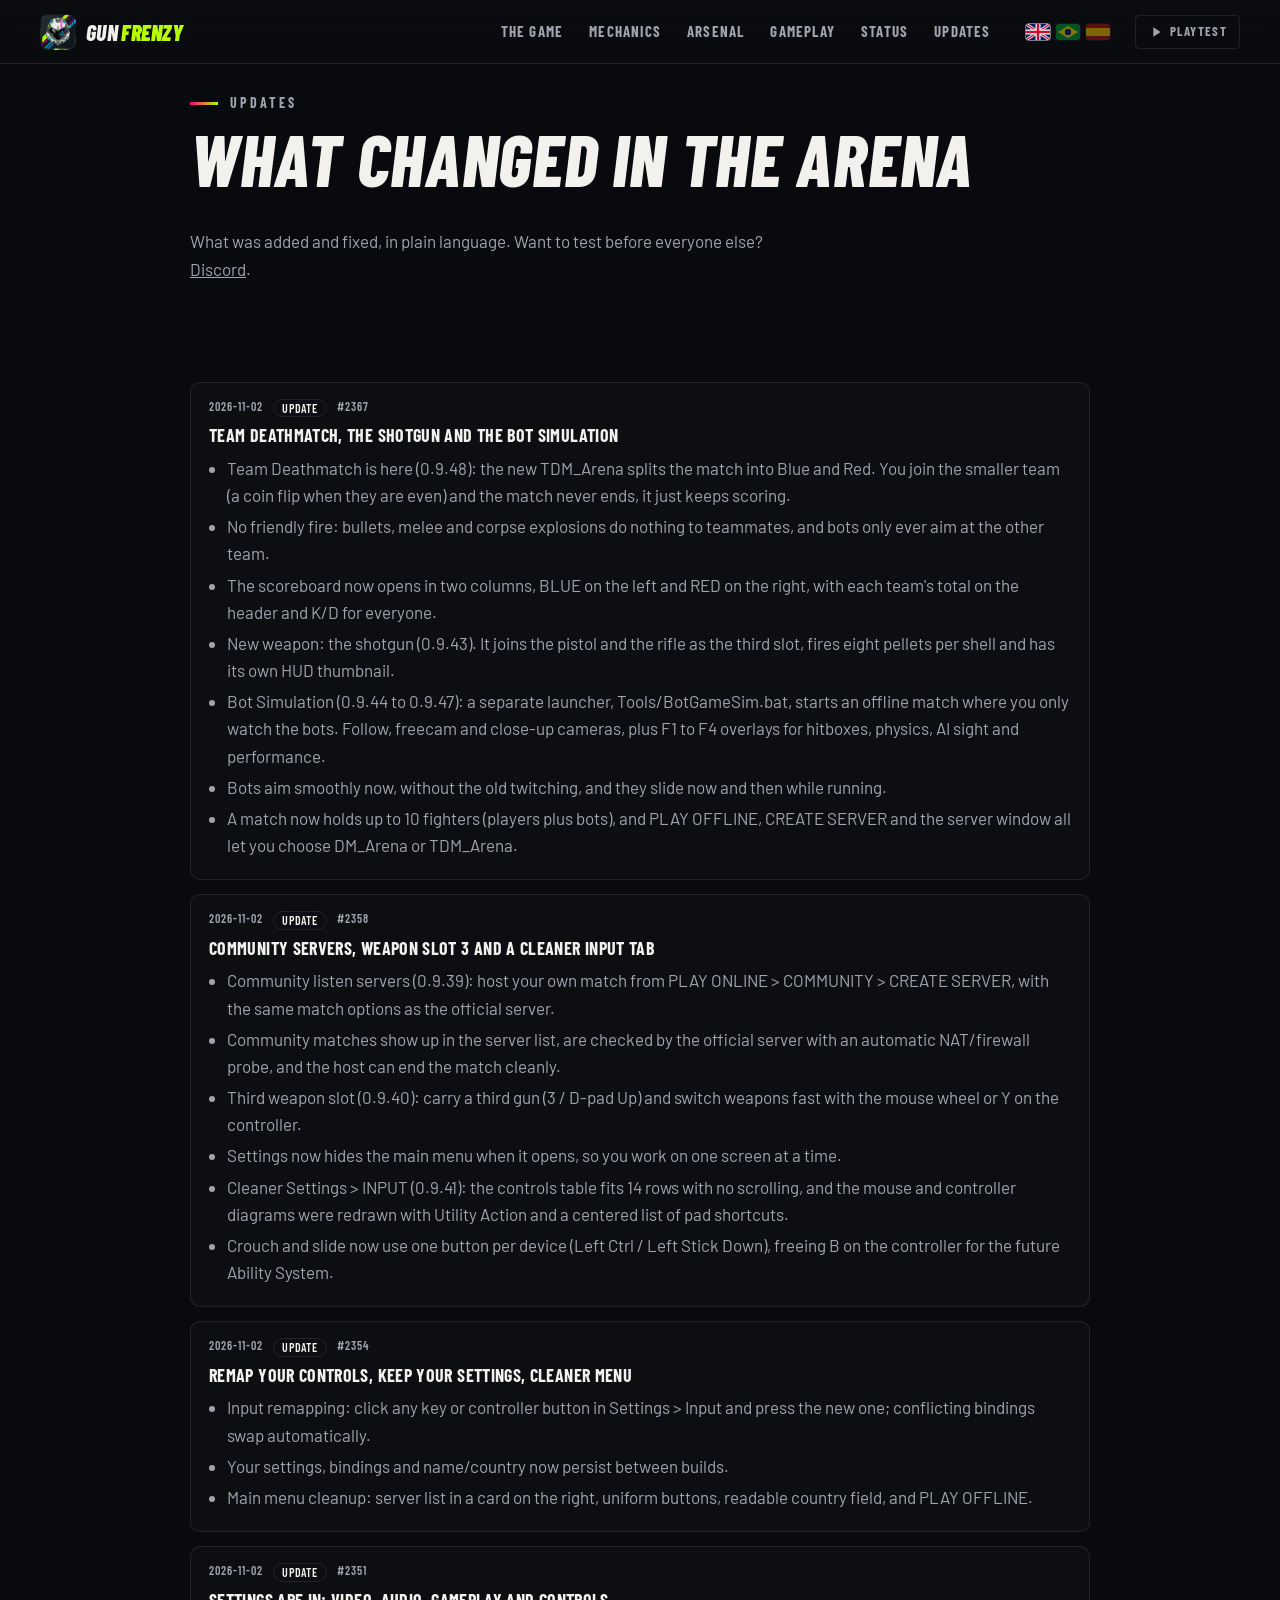
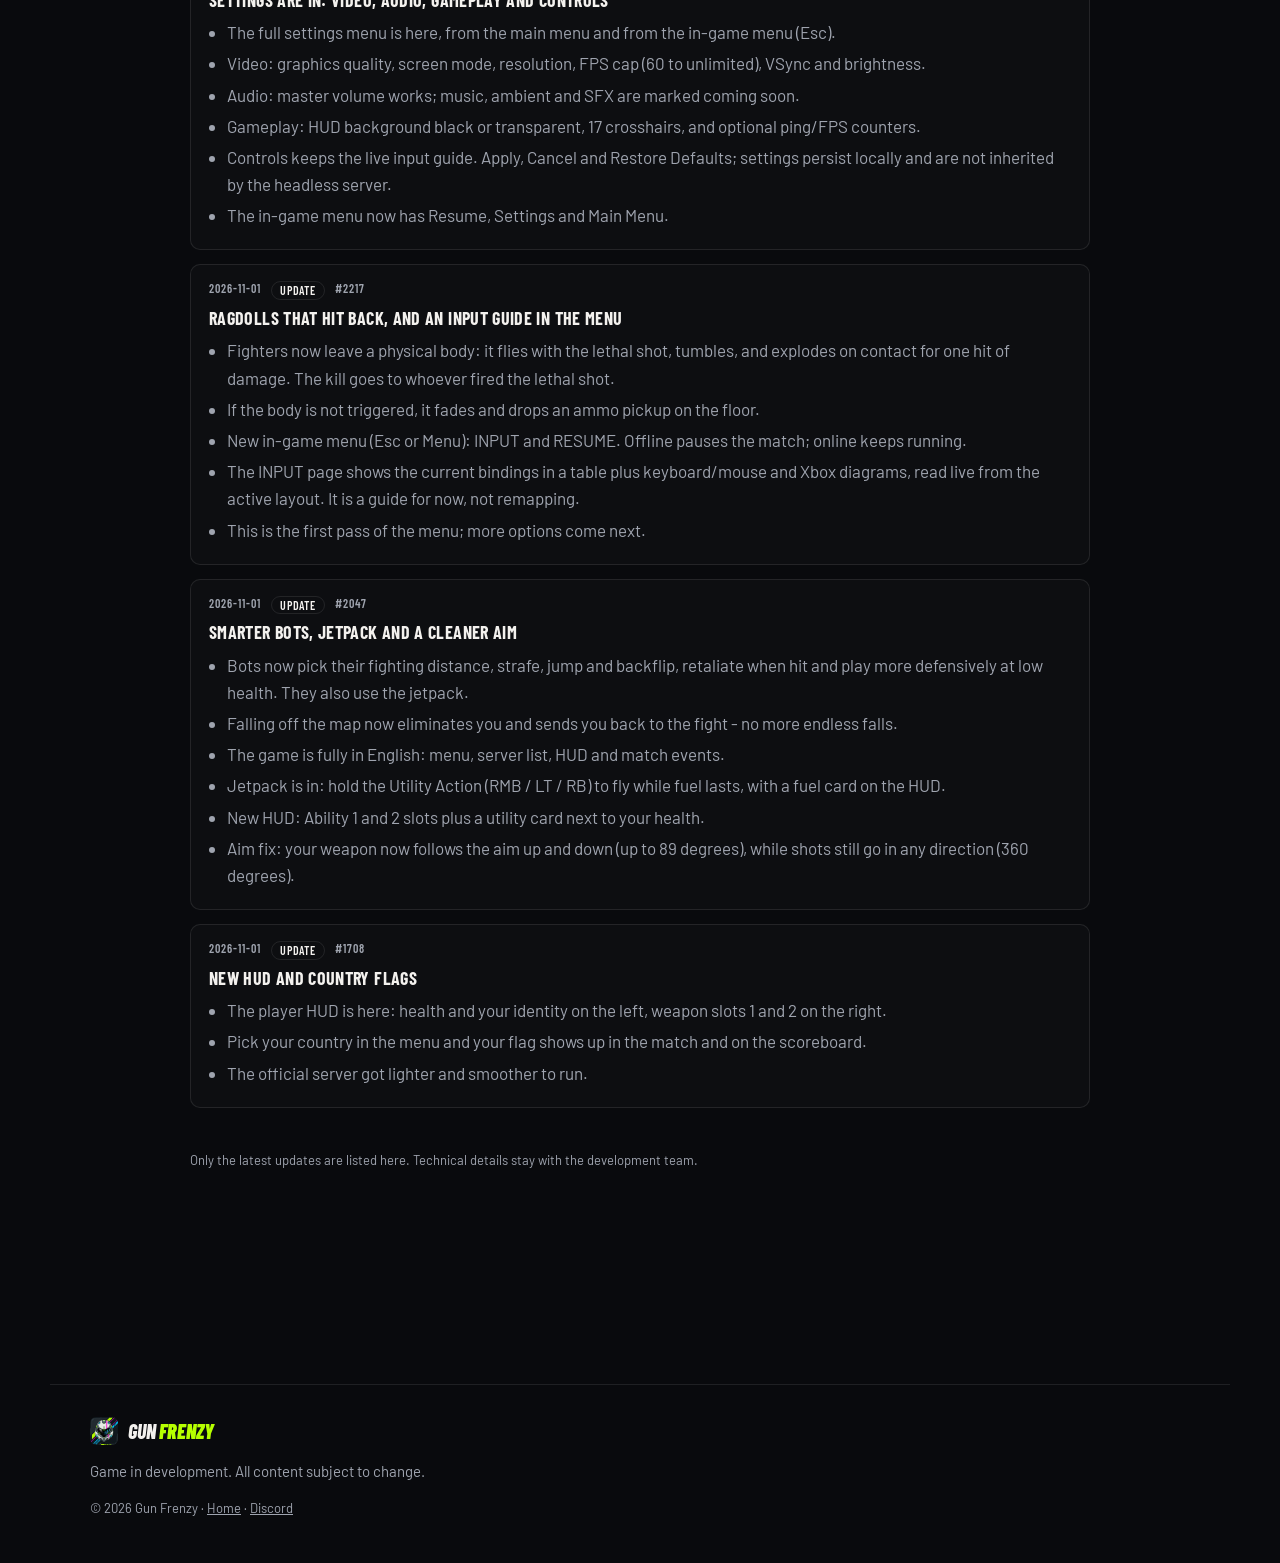
==== updates.html @ 7ddaf9b9 "art: upgrade key art to AAA 3D CGI 2K (2560x1440) resolution" ====
<!DOCTYPE html>
<html lang="en">
<head>
  <meta charset="utf-8">
  <meta name="viewport" content="width=device-width, initial-scale=1, viewport-fit=cover">
  <title data-i18n="up_title">Updates — Gun Frenzy</title>
  <meta name="description" content="Gun Frenzy updates: what was added and fixed, in plain language.">
  <meta name="theme-color" content="#0b0c0f">
  <link rel="icon" href="assets/favicon.png">
  <link rel="preconnect" href="https://fonts.googleapis.com">
  <link rel="preconnect" href="https://fonts.gstatic.com" crossorigin>
  <link href="https://fonts.googleapis.com/css2?family=Barlow+Condensed:ital,wght@0,600;0,700;1,700;1,800;1,900&family=Barlow:wght@400;500;600&display=swap" rel="stylesheet">
  <link rel="stylesheet" href="css/site.css?v=m2">
  <script src="js/i18n.js" defer></script>
</head>
<body>
<header class="nav" id="top">
  <a class="brand" href="index.html" aria-label="Gun Frenzy, home">
    <img src="assets/icon-192.png?v=m2" alt="" width="36" height="36">
    <span>GUN<b>FRENZY</b></span>
  </a>
  <nav class="nav-links" aria-label="Sections">
    <a href="index.html#game" data-i18n="nav_game">The game</a>
    <a href="index.html#mecanicas" data-i18n="nav_mech">Mechanics</a>
    <a href="index.html#arsenal" data-i18n="nav_arsenal">Arsenal</a>
    <a href="index.html#gameplay" data-i18n="nav_gameplay">Gameplay</a>
    <a href="index.html#status" data-i18n="nav_status">Status</a>
    <a href="updates.html" data-i18n="nav_updates">Updates</a>
  </nav>
  <div class="lang" role="group" aria-label="Language">
    <button type="button" class="lang-btn" data-lang="en" aria-pressed="true" title="English">
      <svg viewBox="0 0 24 16" aria-hidden="true"><rect width="24" height="16" fill="#012169"/><path d="M0 0l24 16M24 0L0 16" stroke="#fff" stroke-width="3"/><path d="M0 0l24 16M24 0L0 16" stroke="#C8102E" stroke-width="1.4"/><path d="M12 0v16M0 8h24" stroke="#fff" stroke-width="5"/><path d="M12 0v16M0 8h24" stroke="#C8102E" stroke-width="2.6"/></svg>
    </button>
    <button type="button" class="lang-btn" data-lang="pt" aria-pressed="false" title="Português (Brasil)">
      <svg viewBox="0 0 24 16" aria-hidden="true"><rect width="24" height="16" fill="#009B3A"/><path d="M12 2l10 6-10 6L2 8z" fill="#FEDF00"/><circle cx="12" cy="8" r="3.2" fill="#002776"/></svg>
    </button>
    <button type="button" class="lang-btn" data-lang="es" aria-pressed="false" title="Español">
      <svg viewBox="0 0 24 16" aria-hidden="true"><rect width="24" height="16" fill="#AA151B"/><rect y="4" width="24" height="8" fill="#F1BF00"/></svg>
    </button>
  </div>
  <a class="nav-dev" href="https://discord.gg/s9eRyuffNB" target="_blank" rel="noopener" title="Be a playtester on Discord">
    <svg viewBox="0 0 24 24" width="16" height="16" aria-hidden="true"><path fill="currentColor" d="M8 5v14l11-7L8 5Z"/></svg>
    <span data-i18n="nav_playtest">Playtest</span>
  </a>
</header>

<section class="upd-head">
  <p class="eyebrow" data-i18n="nav_updates">Updates</p>
  <h1 class="section-title" data-i18n="up_h1">What changed in the arena</h1>
  <p><span data-i18n="up_intro">What was added and fixed, in plain language. Want to test before everyone else?</span> <a href="https://discord.gg/s9eRyuffNB" target="_blank" rel="noopener">Discord</a>.</p>
</section>

<main class="upd-wrap">
  <div class="upd-list">
      <article class="upd-item">
        <div class="upd-meta"><span>2026-11-02</span><span class="upd-tag">update</span><span>#2367</span></div>
        <div data-lang-block="en">
          <h3>Team Deathmatch, the shotgun and the Bot Simulation</h3>
          <ul><li>Team Deathmatch is here (0.9.48): the new TDM_Arena splits the match into Blue and Red. You join the smaller team (a coin flip when they are even) and the match never ends, it just keeps scoring.</li><li>No friendly fire: bullets, melee and corpse explosions do nothing to teammates, and bots only ever aim at the other team.</li><li>The scoreboard now opens in two columns, BLUE on the left and RED on the right, with each team's total on the header and K/D for everyone.</li><li>New weapon: the shotgun (0.9.43). It joins the pistol and the rifle as the third slot, fires eight pellets per shell and has its own HUD thumbnail.</li><li>Bot Simulation (0.9.44 to 0.9.47): a separate launcher, Tools/BotGameSim.bat, starts an offline match where you only watch the bots. Follow, freecam and close-up cameras, plus F1 to F4 overlays for hitboxes, physics, AI sight and performance.</li><li>Bots aim smoothly now, without the old twitching, and they slide now and then while running.</li><li>A match now holds up to 10 fighters (players plus bots), and PLAY OFFLINE, CREATE SERVER and the server window all let you choose DM_Arena or TDM_Arena.</li></ul>
        </div>
        <div data-lang-block="pt" hidden>
          <h3>Team Deathmatch, a escopeta e a Bot Simulation</h3>
          <ul><li>Team Deathmatch chegou (0.9.48): a nova TDM_Arena divide a partida entre Blue e Red. Você entra no time menor (sorteio quando estão empatados) e a partida nunca acaba, só continua pontuando.</li><li>Sem fogo amigo: tiros, melee e explosão de cadáver não fazem nada nos colegas de time, e os bots só miram o time adversário.</li><li>O placar agora abre em duas colunas, BLUE à esquerda e RED à direita, com o total de cada time no cabeçalho e K/D de todo mundo.</li><li>Nova arma: a escopeta (0.9.43). Ela entra como terceiro slot, ao lado da pistola e do rifle, dispara oito bagos por cartucho e tem miniatura própria no HUD.</li><li>Bot Simulation (0.9.44 a 0.9.47): um launcher separado, Tools/BotGameSim.bat, abre uma partida offline em que você só assiste aos bots. Câmeras de seguir, freecam e close-up, mais overlays F1 a F4 de hitboxes, física, visão da IA e desempenho.</li><li>A mira dos bots ficou suave, sem a tremida de antes, e eles dão um slide de vez em quando enquanto correm.</li><li>A partida agora comporta até 10 combatentes (players + bots), e PLAY OFFLINE, CREATE SERVER e a janela do servidor deixam você escolher DM_Arena ou TDM_Arena.</li></ul>
        </div>
        <div data-lang-block="es" hidden>
          <h3>Team Deathmatch, la escopeta y la Bot Simulation</h3>
          <ul><li>Llegó Team Deathmatch (0.9.48): la nueva TDM_Arena divide la partida entre Blue y Red. Entras al equipo con menos gente (sorteo si están empatados) y la partida nunca termina, solo sigue sumando.</li><li>Sin fuego amigo: disparos, melee y la explosión del cadáver no hacen nada a los compañeros, y los bots solo apuntan al equipo rival.</li><li>El marcador ahora se abre en dos columnas, BLUE a la izquierda y RED a la derecha, con el total de cada equipo en el encabezado y K/D de todos.</li><li>Nueva arma: la escopeta (0.9.43). Entra como tercera ranura, junto a la pistola y el rifle, dispara ocho perdigones por cartucho y tiene su miniatura en el HUD.</li><li>Bot Simulation (0.9.44 a 0.9.47): un lanzador aparte, Tools/BotGameSim.bat, abre una partida offline donde solo miras a los bots. Cámaras de seguimiento, freecam y close-up, más overlays F1 a F4 de hitboxes, física, visión de la IA y rendimiento.</li><li>La puntería de los bots es más suave, sin el temblor de antes, y de vez en cuando hacen un slide mientras corren.</li><li>La partida ahora admite hasta 10 combatientes (jugadores + bots), y PLAY OFFLINE, CREATE SERVER y la ventana del servidor te dejan elegir DM_Arena o TDM_Arena.</li></ul>
        </div>
      </article>
      <article class="upd-item">
        <div class="upd-meta"><span>2026-11-02</span><span class="upd-tag">update</span><span>#2358</span></div>
        <div data-lang-block="en">
          <h3>Community servers, weapon slot 3 and a cleaner INPUT tab</h3>
          <ul><li>Community listen servers (0.9.39): host your own match from PLAY ONLINE &gt; COMMUNITY &gt; CREATE SERVER, with the same match options as the official server.</li><li>Community matches show up in the server list, are checked by the official server with an automatic NAT/firewall probe, and the host can end the match cleanly.</li><li>Third weapon slot (0.9.40): carry a third gun (3 / D-pad Up) and switch weapons fast with the mouse wheel or Y on the controller.</li><li>Settings now hides the main menu when it opens, so you work on one screen at a time.</li><li>Cleaner Settings &gt; INPUT (0.9.41): the controls table fits 14 rows with no scrolling, and the mouse and controller diagrams were redrawn with Utility Action and a centered list of pad shortcuts.</li><li>Crouch and slide now use one button per device (Left Ctrl / Left Stick Down), freeing B on the controller for the future Ability System.</li></ul>
        </div>
        <div data-lang-block="pt" hidden>
          <h3>Servidores da comunidade, slot 3 de arma e aba INPUT mais limpa</h3>
          <ul><li>Listen servers da comunidade (0.9.39): hospede sua partida em PLAY ONLINE &gt; COMMUNITY &gt; CREATE SERVER, com as mesmas opções de partida do servidor oficial.</li><li>As partidas da comunidade aparecem na lista de servidores, são verificadas pelo servidor oficial com sonda automática de NAT/firewall, e o host encerra a partida de forma limpa.</li><li>Terceiro slot de arma (0.9.40): carregue uma terceira arma (3 / D-pad Up) e troque rápido pela roda do mouse ou pelo Y do controle.</li><li>Ao abrir, o SETTINGS agora esconde o menu principal, para você mexer em uma tela por vez.</li><li>Settings &gt; INPUT mais limpa (0.9.41): a tabela de controles cabe em 14 linhas sem rolagem, e os diagramas de mouse e controle foram refeitos com Utility Action e a lista de atalhos do pad centralizada.</li><li>Crouch e slide agora usam um botão por dispositivo (Left Ctrl / Left Stick Down), liberando o B do controle para o futuro Ability System.</li></ul>
        </div>
        <div data-lang-block="es" hidden>
          <h3>Servidores de la comunidad, ranura 3 de arma y pestaña INPUT más limpia</h3>
          <ul><li>Servidores listen de la comunidad (0.9.39): aloja tu partida en PLAY ONLINE &gt; COMMUNITY &gt; CREATE SERVER, con las mismas opciones de partida que el servidor oficial.</li><li>Las partidas de la comunidad aparecen en la lista de servidores, las comprueba el servidor oficial con una sonda automática de NAT/firewall, y el host cierra la partida limpiamente.</li><li>Tercera ranura de arma (0.9.40): lleva una tercera arma (3 / D-pad Up) y cambia rápido con la rueda del ratón o con Y en el mando.</li><li>Al abrirse, SETTINGS ahora oculta el menú principal, para trabajar en una pantalla a la vez.</li><li>Settings &gt; INPUT más limpia (0.9.41): la tabla de controles cabe en 14 filas sin desplazamiento, y los diagramas de ratón y mando se rehicieron con Utility Action y la lista de atajos del mando centrada.</li><li>Crouch y slide ahora usan un botón por dispositivo (Left Ctrl / Left Stick Down), liberando B en el mando para el futuro Ability System.</li></ul>
        </div>
      </article>
      <article class="upd-item">
        <div class="upd-meta"><span>2026-11-02</span><span class="upd-tag">update</span><span>#2354</span></div>
        <div data-lang-block="en">
          <h3>Remap your controls, keep your settings, cleaner menu</h3>
          <ul><li>Input remapping: click any key or controller button in Settings &gt; Input and press the new one; conflicting bindings swap automatically.</li><li>Your settings, bindings and name/country now persist between builds.</li><li>Main menu cleanup: server list in a card on the right, uniform buttons, readable country field, and PLAY OFFLINE.</li></ul>
        </div>
        <div data-lang-block="pt" hidden>
          <h3>Remapeie os controles, mantenha suas configurações, menu mais limpo</h3>
          <ul><li>Remapeamento de input: clique em qualquer tecla ou botão do controle em Settings &gt; Input e pressione o novo; bindings em conflito trocam automaticamente.</li><li>Suas configurações, bindings e nome/país agora persistem entre builds.</li><li>Menu principal mais limpo: lista de servidores num card à direita, botões padronizados, campo de país legível e PLAY OFFLINE.</li></ul>
        </div>
        <div data-lang-block="es" hidden>
          <h3>Remapea tus controles, conserva tus ajustes, menú más limpio</h3>
          <ul><li>Remapeo de input: haz clic en cualquier tecla o botón del mando en Settings &gt; Input y pulsa el nuevo; los bindings en conflicto se intercambian automáticamente.</li><li>Tus ajustes, bindings y nombre/país ahora persisten entre builds.</li><li>Menú principal más limpio: lista de servidores en una tarjeta a la derecha, botones uniformes, campo de país legible y PLAY OFFLINE.</li></ul>
        </div>
      </article>
      <article class="upd-item">
        <div class="upd-meta"><span>2026-11-02</span><span class="upd-tag">update</span><span>#2351</span></div>
        <div data-lang-block="en">
          <h3>Settings are in: video, audio, gameplay and controls</h3>
          <ul><li>The full settings menu is here, from the main menu and from the in-game menu (Esc).</li><li>Video: graphics quality, screen mode, resolution, FPS cap (60 to unlimited), VSync and brightness.</li><li>Audio: master volume works; music, ambient and SFX are marked coming soon.</li><li>Gameplay: HUD background black or transparent, 17 crosshairs, and optional ping/FPS counters.</li><li>Controls keeps the live input guide. Apply, Cancel and Restore Defaults; settings persist locally and are not inherited by the headless server.</li><li>The in-game menu now has Resume, Settings and Main Menu.</li></ul>
        </div>
        <div data-lang-block="pt" hidden>
          <h3>Configurações chegaram: vídeo, áudio, gameplay e controles</h3>
          <ul><li>O menu de configurações completo chegou, no menu principal e no menu em jogo (Esc).</li><li>Vídeo: qualidade gráfica, modo de tela, resolução, limite de FPS (60 até ilimitado), VSync e brilho.</li><li>Áudio: volume Master funciona; música, ambiente e SFX estão marcados como em breve.</li><li>Gameplay: fundo do HUD preto ou transparente, 17 miras e contadores de ping/FPS opcionais.</li><li>Controls mantém o guia de input ao vivo. Aplicar, Cancelar e Restaurar padrões; as configurações ficam salvas localmente e não são herdadas pelo servidor headless.</li><li>O menu em jogo agora tem Resume, Settings e Main Menu.</li></ul>
        </div>
        <div data-lang-block="es" hidden>
          <h3>Llegaron los ajustes: vídeo, audio, gameplay y controles</h3>
          <ul><li>Llegó el menú de ajustes completo, desde el menú principal y desde el menú en partida (Esc).</li><li>Vídeo: calidad gráfica, modo de pantalla, resolución, límite de FPS (60 hasta ilimitado), VSync y brillo.</li><li>Audio: el volumen Master funciona; música, ambiente y SFX están marcados como próximamente.</li><li>Gameplay: fondo del HUD negro o transparente, 17 miras y contadores de ping/FPS opcionales.</li><li>Controls mantiene la guía de input en vivo. Aplicar, Cancelar y Restaurar valores; los ajustes se guardan localmente y no los hereda el servidor headless.</li><li>El menú en partida ahora tiene Resume, Settings y Main Menu.</li></ul>
        </div>
      </article>
      <article class="upd-item">
        <div class="upd-meta"><span>2026-11-01</span><span class="upd-tag">update</span><span>#2217</span></div>
        <div data-lang-block="en">
          <h3>Ragdolls that hit back, and an input guide in the menu</h3>
          <ul><li>Fighters now leave a physical body: it flies with the lethal shot, tumbles, and explodes on contact for one hit of damage. The kill goes to whoever fired the lethal shot.</li><li>If the body is not triggered, it fades and drops an ammo pickup on the floor.</li><li>New in-game menu (Esc or Menu): INPUT and RESUME. Offline pauses the match; online keeps running.</li><li>The INPUT page shows the current bindings in a table plus keyboard/mouse and Xbox diagrams, read live from the active layout. It is a guide for now, not remapping.</li><li>This is the first pass of the menu; more options come next.</li></ul>
        </div>
        <div data-lang-block="pt" hidden>
          <h3>Ragdolls que revidam e um guia de input no menu</h3>
          <ul><li>Os lutadores agora deixam um corpo físico: ele voa com o tiro letal, tomba e explode no contato causando um dano. O abate vai para quem deu o tiro letal.</li><li>Se o corpo não for acionado, ele some e deixa um pickup de munição no chão.</li><li>Novo menu em jogo (Esc ou Menu): INPUT e RESUME. Offline pausa a partida; online continua rodando.</li><li>A página INPUT mostra os bindings atuais em uma tabela e diagramas de teclado/mouse e Xbox, lidos do layout ativo. Por enquanto é um guia, não remapping.</li><li>Esta é a primeira versão do menu; mais opções vêm depois.</li></ul>
        </div>
        <div data-lang-block="es" hidden>
          <h3>Ragdolls que contraatacan y una guía de input en el menú</h3>
          <ul><li>Los luchadores ahora dejan un cuerpo físico: vuela con el disparo letal, cae y explota al contacto causando un daño. La baja es para quien dio el disparo letal.</li><li>Si el cuerpo no se activa, se desvanece y deja un pickup de munición en el suelo.</li><li>Nuevo menú en partida (Esc o Menu): INPUT y RESUME. Offline pausa la partida; online sigue corriendo.</li><li>La página INPUT muestra los bindings actuales en una tabla y diagramas de teclado/ratón y Xbox, leídos del layout activo. Por ahora es una guía, no remapping.</li><li>Esta es la primera versión del menú; más opciones vienen después.</li></ul>
        </div>
      </article>
      <article class="upd-item">
        <div class="upd-meta"><span>2026-11-01</span><span class="upd-tag">update</span><span>#2047</span></div>
        <div data-lang-block="en">
          <h3>Smarter bots, jetpack and a cleaner aim</h3>
          <ul><li>Bots now pick their fighting distance, strafe, jump and backflip, retaliate when hit and play more defensively at low health. They also use the jetpack.</li><li>Falling off the map now eliminates you and sends you back to the fight - no more endless falls.</li><li>The game is fully in English: menu, server list, HUD and match events.</li><li>Jetpack is in: hold the Utility Action (RMB / LT / RB) to fly while fuel lasts, with a fuel card on the HUD.</li><li>New HUD: Ability 1 and 2 slots plus a utility card next to your health.</li><li>Aim fix: your weapon now follows the aim up and down (up to 89 degrees), while shots still go in any direction (360 degrees).</li></ul>
        </div>
        <div data-lang-block="pt" hidden>
          <h3>Bots mais espertos, jetpack e mira mais limpa</h3>
          <ul><li>Os bots agora escolhem a distância de combate, fazem strafe, pulam e dão backflip, revidam quando levam dano e se defendem melhor com pouca vida. Também usam o jetpack.</li><li>Cair do mapa agora elimina e devolve você à partida - chega de queda sem fim.</li><li>O jogo está todo em inglês: menu, lista de servidores, HUD e eventos da partida.</li><li>O jetpack chegou: segure a Utility Action (RMB / LT / RB) para voar enquanto houver combustível, com um card de combustível no HUD.</li><li>HUD novo: slots Ability 1 e 2 e um card de utilitário ao lado da vida.</li><li>Correção da mira: a arma agora acompanha a mira para cima e para baixo (até 89 graus), e o tiro continua em qualquer direção (360 graus).</li></ul>
        </div>
        <div data-lang-block="es" hidden>
          <h3>Bots más listos, jetpack y una mira más limpia</h3>
          <ul><li>Los bots ahora eligen la distancia de combate, hacen strafe, saltan y hacen backflip, contraatacan cuando reciben daño y se defienden mejor con poca vida. También usan el jetpack.</li><li>Caer del mapa ahora te elimina y te devuelve a la partida: se acabaron las caídas sin fin.</li><li>El juego está completamente en inglés: menú, lista de servidores, HUD y eventos de la partida.</li><li>Llegó el jetpack: mantén la Utility Action (RMB / LT / RB) para volar mientras quede combustible, con una tarjeta de combustible en el HUD.</li><li>HUD nuevo: ranuras Ability 1 y 2 y una tarjeta de utilidad junto a la vida.</li><li>Corrección de la mira: el arma ahora sigue la mira hacia arriba y hacia abajo (hasta 89 grados), y el disparo sigue en cualquier dirección (360 grados).</li></ul>
        </div>
      </article>
      <article class="upd-item">
        <div class="upd-meta"><span>2026-11-01</span><span class="upd-tag">update</span><span>#1708</span></div>
        <div data-lang-block="en">
          <h3>New HUD and country flags</h3>
          <ul><li>The player HUD is here: health and your identity on the left, weapon slots 1 and 2 on the right.</li><li>Pick your country in the menu and your flag shows up in the match and on the scoreboard.</li><li>The official server got lighter and smoother to run.</li></ul>
        </div>
        <div data-lang-block="pt" hidden>
          <h3>Novo HUD e bandeiras de país</h3>
          <ul><li>O HUD do jogador chegou: vida e sua identidade à esquerda, slots de arma 1 e 2 à direita.</li><li>Escolha seu país no menu e sua bandeira aparece na partida e no placar.</li><li>O servidor oficial ficou mais leve e estável.</li></ul>
        </div>
        <div data-lang-block="es" hidden>
          <h3>Nuevo HUD y banderas de país</h3>
          <ul><li>Llegó el HUD del jugador: vida e identidad a la izquierda, slots de arma 1 y 2 a la derecha.</li><li>Elige tu país en el menú y tu bandera aparece en la partida y en el marcador.</li><li>El servidor oficial quedó más ligero y estable.</li></ul>
        </div>
      </article></div>
  <p class="upd-note" data-i18n="up_note">Only the latest updates are listed here. Technical details stay with the development team.</p>
</main>

<footer class="footer">
  <div class="footer-brand"><img src="assets/icon-192.png?v=m2" alt="" width="28" height="28"><span>GUN<b>FRENZY</b></span></div>
  <p data-i18n="foot_note">Game in development. All content subject to change.</p>
  <p class="small"><span data-i18n="foot_rights">© 2026 Gun Frenzy</span> · <a href="index.html" data-i18n="up_back">Home</a> · <a href="https://discord.gg/s9eRyuffNB" target="_blank" rel="noopener" data-i18n="foot_discord">Discord</a></p>
</footer>
</body>
</html>
---- css/site.css ----
/* Gun Frenzy — landing page. Identity: graphite, acid lime, hot magenta, electric cyan (Marathon aesthetic). */
:root {
  --bg: #090a0d;
  --bg-2: #0f1218;
  --panel: #141720;
  --line: rgba(255, 255, 255, .09);
  --text: #f3f1ee;
  --muted: #9fa4af;
  --neon-lime: #b6ff00;
  --neon-pink: #ff007a;
  --neon-cyan: #00e5ff;
  --fire: #b6ff00;
  --fire-2: #ff007a;
  --grad: linear-gradient(100deg, #ff007a 0%, #b6ff00 100%);
  --display: "Barlow Condensed", "Avenir Next Condensed", "Roboto Condensed", sans-serif-condensed, "Arial Narrow", "DejaVu Sans Condensed", sans-serif;
  --body: "Barlow", system-ui, -apple-system, "Segoe UI", sans-serif;
  --cut: 14px;
  --max: 1180px;
  --gutter: clamp(16px, 4vw, 40px);
}

* { box-sizing: border-box; }
html { overflow-x: clip; scroll-behavior: smooth; -webkit-text-size-adjust: 100%; }
body {
  margin: 0; background: var(--bg); color: var(--text);
  font: 400 17px/1.6 var(--body); overflow-x: hidden;
}
img { max-width: 100%; display: block; }
a { color: inherit; }
h1, h2, h3 { overflow-wrap: break-word; hyphens: auto; font-family: var(--display); font-style: italic; font-weight: 800; text-transform: uppercase; letter-spacing: .01em; line-height: .95; margin: 0; }
p { margin: 0 0 1em; }
:focus-visible { outline: 2px solid var(--fire-2); outline-offset: 3px; }

/* ---------- NAV ---------- */
.nav {
  position: fixed; inset: 0 0 auto 0; z-index: 20; height: 64px;
  display: flex; align-items: center; gap: 24px; padding: 0 var(--gutter);
  padding-top: env(safe-area-inset-top);
  background: linear-gradient(to bottom, rgba(11, 12, 15, .92), rgba(11, 12, 15, .6));
  backdrop-filter: blur(10px); -webkit-backdrop-filter: blur(10px);
  border-bottom: 1px solid var(--line);
}
.brand { display: flex; align-items: center; gap: 10px; text-decoration: none; font: italic 800 22px/1 var(--display); letter-spacing: .02em; }
.brand img { border-radius: 8px; }
.brand b, .footer-brand b { color: var(--fire); font-weight: 900; margin-left: 3px; }
.nav-links { display: flex; gap: 26px; margin-left: auto; }
.nav-links a { text-decoration: none; font: 700 15px/1 var(--display); text-transform: uppercase; letter-spacing: .08em; color: var(--muted); transition: color .2s; }
.nav-links a:hover { color: var(--text); }
.nav-dev { display: flex; align-items: center; gap: 6px; text-decoration: none; color: var(--muted); font: 700 13px/1 var(--display); text-transform: uppercase; letter-spacing: .1em; padding: 8px 12px; border: 1px solid var(--line); border-radius: 4px; }
.nav-dev:hover { color: var(--text); border-color: rgba(255, 255, 255, .25); }

/* ---------- HERO ---------- */
.hero { position: relative; min-height: min(100svh, 860px); display: flex; align-items: flex-end; padding: 0 var(--gutter) clamp(48px, 9vh, 96px); overflow: hidden; }
.hero-art { position: absolute; inset: 0; }
.hero-art img { width: 100%; height: 100%; object-fit: cover; object-position: 70% 30%; }
.hero-shade { position: absolute; inset: 0; background:
  linear-gradient(90deg, rgba(11, 12, 15, .95) 0%, rgba(11, 12, 15, .75) 32%, rgba(11, 12, 15, .1) 65%),
  linear-gradient(0deg, var(--bg) 0%, rgba(11, 12, 15, 0) 35%); }
.hero-copy { position: relative; max-width: 620px; width: 100%; margin: 0 auto 0 max(0px, calc((100vw - var(--max)) / 2 - var(--gutter))); }
.kicker { display: inline-flex; align-items: center; gap: 10px; font: 700 14px/1 var(--display); letter-spacing: .16em; text-transform: uppercase; color: var(--fire-2); padding: 8px 14px; background: rgba(182, 255, 0, .10); border-left: 3px solid var(--neon-lime); color: var(--neon-lime); }
.dot { width: 8px; height: 8px; border-radius: 50%; background: var(--fire); box-shadow: 0 0 0 0 rgba(255, 0, 122, .7); animation: pulse 2s infinite; }
@keyframes pulse { 70% { box-shadow: 0 0 0 10px rgba(255, 0, 122, 0); } 100% { box-shadow: 0 0 0 0 rgba(255, 75, 31, 0); } }
.hero h1 { font-size: clamp(48px, 6vw, 88px); margin: 22px 0 18px; }
.hero h1 em { font-style: italic; background: var(--grad); -webkit-background-clip: text; background-clip: text; color: transparent; padding-right: .08em; }
.lede { font-size: clamp(17px, 1.6vw, 20px); color: #d6d4d1; max-width: 520px; }
.cta { display: flex; flex-wrap: wrap; gap: 14px; margin-top: 28px; }
.btn { display: inline-flex; align-items: center; justify-content: center; min-height: 52px; padding: 0 28px; text-decoration: none; font: italic 800 19px/1 var(--display); text-transform: uppercase; letter-spacing: .06em; clip-path: polygon(var(--cut) 0, 100% 0, calc(100% - var(--cut)) 100%, 0 100%); transition: transform .15s, filter .15s; }
.btn:hover { transform: translateY(-2px); filter: brightness(1.08); }
.btn-primary { background: var(--grad); color: #090a0d; font-weight: 900; }
.btn-ghost { background: rgba(255, 255, 255, .08); color: var(--text); box-shadow: inset 0 0 0 1px rgba(255, 255, 255, .2); }

/* ---------- SECTIONS ---------- */
section { scroll-margin-top: 72px; }
.pillars, .about, .mechanics, .arsenal, .gameplay, .status { max-width: var(--max); margin: 0 auto; padding: clamp(56px, 9vw, 110px) var(--gutter) 0; }
.eyebrow { font: 700 14px/1 var(--display); letter-spacing: .22em; text-transform: uppercase; color: var(--fire); margin-bottom: 14px; display: flex; align-items: center; gap: 12px; }
.eyebrow::before { content: ""; width: 28px; height: 3px; background: var(--grad); }
.section-title { font-size: clamp(34px, 6vw, 72px); margin-bottom: 36px; }

.pillars { display: grid; grid-template-columns: repeat(3, 1fr); gap: 2px; padding-top: 24px; }
.pillars article { background: var(--panel); padding: 30px 28px 26px; position: relative; overflow: hidden; }
.pillars article::after { content: ""; position: absolute; left: 0; top: 0; height: 3px; width: 100%; background: var(--grad); transform: scaleX(.18); transform-origin: left; transition: transform .4s; }
.pillars article:hover::after { transform: scaleX(1); }
.num { font: italic 900 46px/1 var(--display); color: transparent; -webkit-text-stroke: 1px rgba(255, 255, 255, .25); }
.pillars h2 { font-size: 32px; margin: 10px 0 12px; }
.pillars p { color: var(--muted); margin: 0; }

.about { display: grid; grid-template-columns: 1.3fr 1fr; gap: clamp(32px, 6vw, 80px); align-items: center; }
.about-text p { color: #cfcdca; }
.about-text strong { color: var(--text); }
.facts { list-style: none; padding: 0; margin: 28px 0 0; display: grid; grid-template-columns: 1fr 1fr; gap: 2px; }
.facts li { background: var(--panel); padding: 14px 16px; }
.facts b { display: block; font: 700 12px/1 var(--display); letter-spacing: .18em; text-transform: uppercase; color: var(--muted); margin-bottom: 6px; }
.facts span { font-weight: 600; }
.about-card { position: relative; clip-path: polygon(0 0, 100% 0, 100% calc(100% - 40px), calc(100% - 40px) 100%, 0 100%); }
.about-card::after { content: ""; position: absolute; inset: 0; box-shadow: inset 0 0 0 1px rgba(255, 255, 255, .12); pointer-events: none; }

.grid { display: grid; grid-template-columns: repeat(4, 1fr); gap: 2px; }
.card { background: var(--panel); padding: 26px 22px; transition: background .2s; }
.card:hover { background: #1d2028; }
.card svg { width: 34px; height: 34px; fill: var(--fire); margin-bottom: 18px; }
.card h3 { font-size: 24px; margin-bottom: 10px; }
.card p { color: var(--muted); font-size: 15.5px; margin: 0; }

.weapons { display: grid; grid-template-columns: repeat(4, minmax(0, 1fr)); gap: 18px; }
.weapon { background: linear-gradient(160deg, #1b1e25, #121419); padding: 28px; clip-path: polygon(0 0, calc(100% - 26px) 0, 100% 26px, 100% 100%, 0 100%); position: relative; }
.weapon header { margin-bottom: 14px; }
.weapon h3 { font-size: 44px; }
.weapon p { color: var(--muted); }
.tag { display: inline-block; font: 700 12px/1 var(--display); letter-spacing: .18em; text-transform: uppercase; color: #160700; background: var(--grad); padding: 6px 10px; margin-bottom: 12px; }
.weapon-soon { background: repeating-linear-gradient(135deg, #14161b 0 14px, #171a20 14px 28px); }
.weapon-soon .tag { background: rgba(255, 255, 255, .12); color: var(--text); }
.bars { margin: 18px 0 0; display: grid; gap: 12px; }
.bars div { display: grid; grid-template-columns: 120px 1fr; align-items: center; gap: 12px; }
.bars dt { font: 600 14px/1 var(--display); letter-spacing: .1em; text-transform: uppercase; color: var(--muted); }
.bars dd { margin: 0; height: 6px; background: rgba(255, 255, 255, .08); transform: skewX(-20deg); }
.bars i { display: block; height: 100%; width: 0; background: var(--grad); transition: width 1s cubic-bezier(.2, .8, .2, 1); }
.bars.on i[data-v="35"] { width: 35%; } .bars.on i[data-v="45"] { width: 45%; } .bars.on i[data-v="55"] { width: 55%; }
.bars.on i[data-v="75"] { width: 75%; } .bars.on i[data-v="80"] { width: 80%; } .bars.on i[data-v="85"] { width: 85%; }
.bars.on i[data-v="95"] { width: 95%; } .bars.on i[data-v="15"] { width: 15%; } .bars.on i[data-v="30"] { width: 30%; }

.video-slot, .shot { position: relative; background: var(--panel); overflow: hidden; margin: 0; }
.video-slot { aspect-ratio: 16 / 9; margin-bottom: 14px; }
.video-slot video, .shot img { width: 100%; height: 100%; object-fit: cover; }
.shots { display: grid; grid-template-columns: repeat(4, 1fr); gap: 14px; }
.shot { aspect-ratio: 16 / 10; }
.placeholder { position: absolute; inset: 0; display: grid; place-items: center; background:
  linear-gradient(135deg, rgba(182, 255, 0, .08), transparent 60%),
  repeating-linear-gradient(90deg, rgba(255, 255, 255, .03) 0 1px, transparent 1px 48px),
  repeating-linear-gradient(0deg, rgba(255, 255, 255, .03) 0 1px, transparent 1px 48px); border: 1px dashed rgba(255, 255, 255, .14); }
.placeholder span { font: 700 14px/1 var(--display); letter-spacing: .2em; text-transform: uppercase; color: var(--muted); }

.timeline { list-style: none; margin: 0; padding: 0; display: grid; grid-template-columns: repeat(5, 1fr); gap: 2px; counter-reset: step; }
.timeline li { background: var(--panel); padding: 24px 20px; position: relative; }
.timeline li::before { counter-increment: step; content: "0" counter(step); display: block; font: italic 900 32px/1 var(--display); color: rgba(255, 255, 255, .18); margin-bottom: 14px; }
.timeline b { display: block; font: italic 800 22px/1.05 var(--display); text-transform: uppercase; margin-bottom: 8px; }
.timeline span { color: var(--muted); font-size: 15px; }
.timeline li.done::before { color: var(--fire); content: "✓"; }
.timeline li.now { background: linear-gradient(160deg, rgba(182, 255, 0, .14), var(--panel) 70%); box-shadow: inset 0 3px 0 var(--neon-lime); }
.timeline li.now::before { color: var(--fire-2); content: "● Agora"; font-size: 15px; letter-spacing: .14em; font-style: normal; line-height: 32px; }

.footer { max-width: var(--max); margin: clamp(64px, 10vw, 120px) auto 0; padding: 32px var(--gutter) calc(32px + env(safe-area-inset-bottom)); border-top: 1px solid var(--line); color: var(--muted); font-size: 15px; }
.footer-brand { display: flex; align-items: center; gap: 10px; font: italic 800 20px/1 var(--display); color: var(--text); margin-bottom: 14px; }
.footer-brand img { border-radius: 6px; }
.footer .small { font-size: 13px; }

/* ---------- RESPONSIVE ---------- */
@media (max-width: 1000px) {
  .grid { grid-template-columns: repeat(2, 1fr); }
  .timeline { grid-template-columns: 1fr; }
  .timeline li { display: grid; grid-template-columns: 70px 1fr; column-gap: 10px; }
  .timeline li::before { grid-row: span 2; margin: 0; }
  .shots { grid-template-columns: repeat(2, 1fr); }
}
@media (max-width: 760px) {
  body { font-size: 16px; }
  .nav { height: 58px; gap: 12px; }
  .nav-links { display: none; }
  .nav-dev { margin-left: auto; }
  .hero { min-height: 0; display: block; padding: 58px 0 0; }
  .hero-art { position: relative; aspect-ratio: 16 / 9; }
  .hero-shade { background: linear-gradient(0deg, var(--bg) 0%, rgba(11, 12, 15, 0) 45%); top: 58px; bottom: auto; aspect-ratio: 16 / 9; width: 100%; }
  .hero-copy { padding: 4px var(--gutter) 0; margin: 0; }
  .hero h1 { font-size: clamp(46px, 13vw, 64px); margin: 18px 0 14px; }
  .btn { flex: 1 1 100%; }
  .pillars, .weapons, .about { grid-template-columns: 1fr; }
  .about-card { max-width: 300px; }
  .facts { grid-template-columns: 1fr; }
  .grid { grid-template-columns: 1fr; }
  .card { display: grid; grid-template-columns: 44px 1fr; column-gap: 12px; padding: 20px 18px; }
  .card svg { grid-row: span 2; margin: 2px 0 0; width: 30px; height: 30px; }
  .card h3 { font-size: 22px; margin-bottom: 6px; }
  .bars div { grid-template-columns: 104px 1fr; }
  .weapon h3 { font-size: 38px; }
}
@media (prefers-reduced-motion: reduce) {
  html { scroll-behavior: auto; }
  *, *::before, *::after { animation: none !important; transition: none !important; }
}


/* ---------- CTA BAND ---------- */
.cta-band {
  display: flex; align-items: center; justify-content: space-between; gap: 24px; flex-wrap: wrap;
  max-width: var(--max, 1200px); margin: 0 auto; padding: clamp(32px, 6vw, 64px) var(--gutter);
  border-top: 1px solid var(--line);
}
.cta-band p { color: var(--muted); max-width: 46ch; }

/* ---------- UPDATES PAGE ---------- */
.upd-wrap { max-width: 980px; margin: 0 auto; padding: clamp(28px, 5vw, 56px) var(--gutter) 80px; }
.upd-head { padding: 96px var(--gutter) 8px; max-width: 980px; margin: 0 auto; }
.upd-head p { color: var(--muted); max-width: 60ch; }
.upd-list { display: grid; gap: 14px; margin: 18px 0 42px; }
.upd-item { border: 1px solid var(--line); border-radius: 10px; padding: 16px 18px; background: rgba(255, 255, 255, .02); }
.upd-item h3 { margin: 0 0 6px; font: 700 18px/1.2 var(--display); letter-spacing: .02em; }
.upd-meta { color: var(--muted); font: 600 12px/1.2 var(--display); letter-spacing: .08em; text-transform: uppercase; display: flex; gap: 10px; flex-wrap: wrap; margin-bottom: 8px; }
.upd-item p { margin: 6px 0 0; }
.upd-item .val { color: var(--muted); font-size: 14px; }
.upd-note { color: var(--muted); font-size: 13px; margin-top: 28px; }

/* ---------- LANGUAGE SWITCH ---------- */
.lang { display: flex; align-items: center; gap: 4px; margin-left: 10px; }
.lang-btn { display: inline-flex; padding: 0; border: 1px solid var(--line); border-radius: 4px; background: transparent; cursor: pointer; opacity: .5; line-height: 0; overflow: hidden; }
.lang-btn svg { width: 24px; height: 16px; display: block; }
.lang-btn:hover, .lang-btn.is-active { opacity: 1; border-color: rgba(255, 255, 255, .45); }
.lang-btn.is-active { box-shadow: inset 0 0 0 1px rgba(255, 255, 255, .3); }
@media (max-width: 760px) { .lang { margin-left: auto; } }

.upd-tag { border: 1px solid var(--line); border-radius: 999px; padding: 1px 8px; color: var(--text); }
.upd-item ul { margin: 8px 0 0; padding-left: 18px; color: var(--muted); }
.upd-item ul li { margin: 4px 0; }
[data-lang-block][hidden] { display: none; }
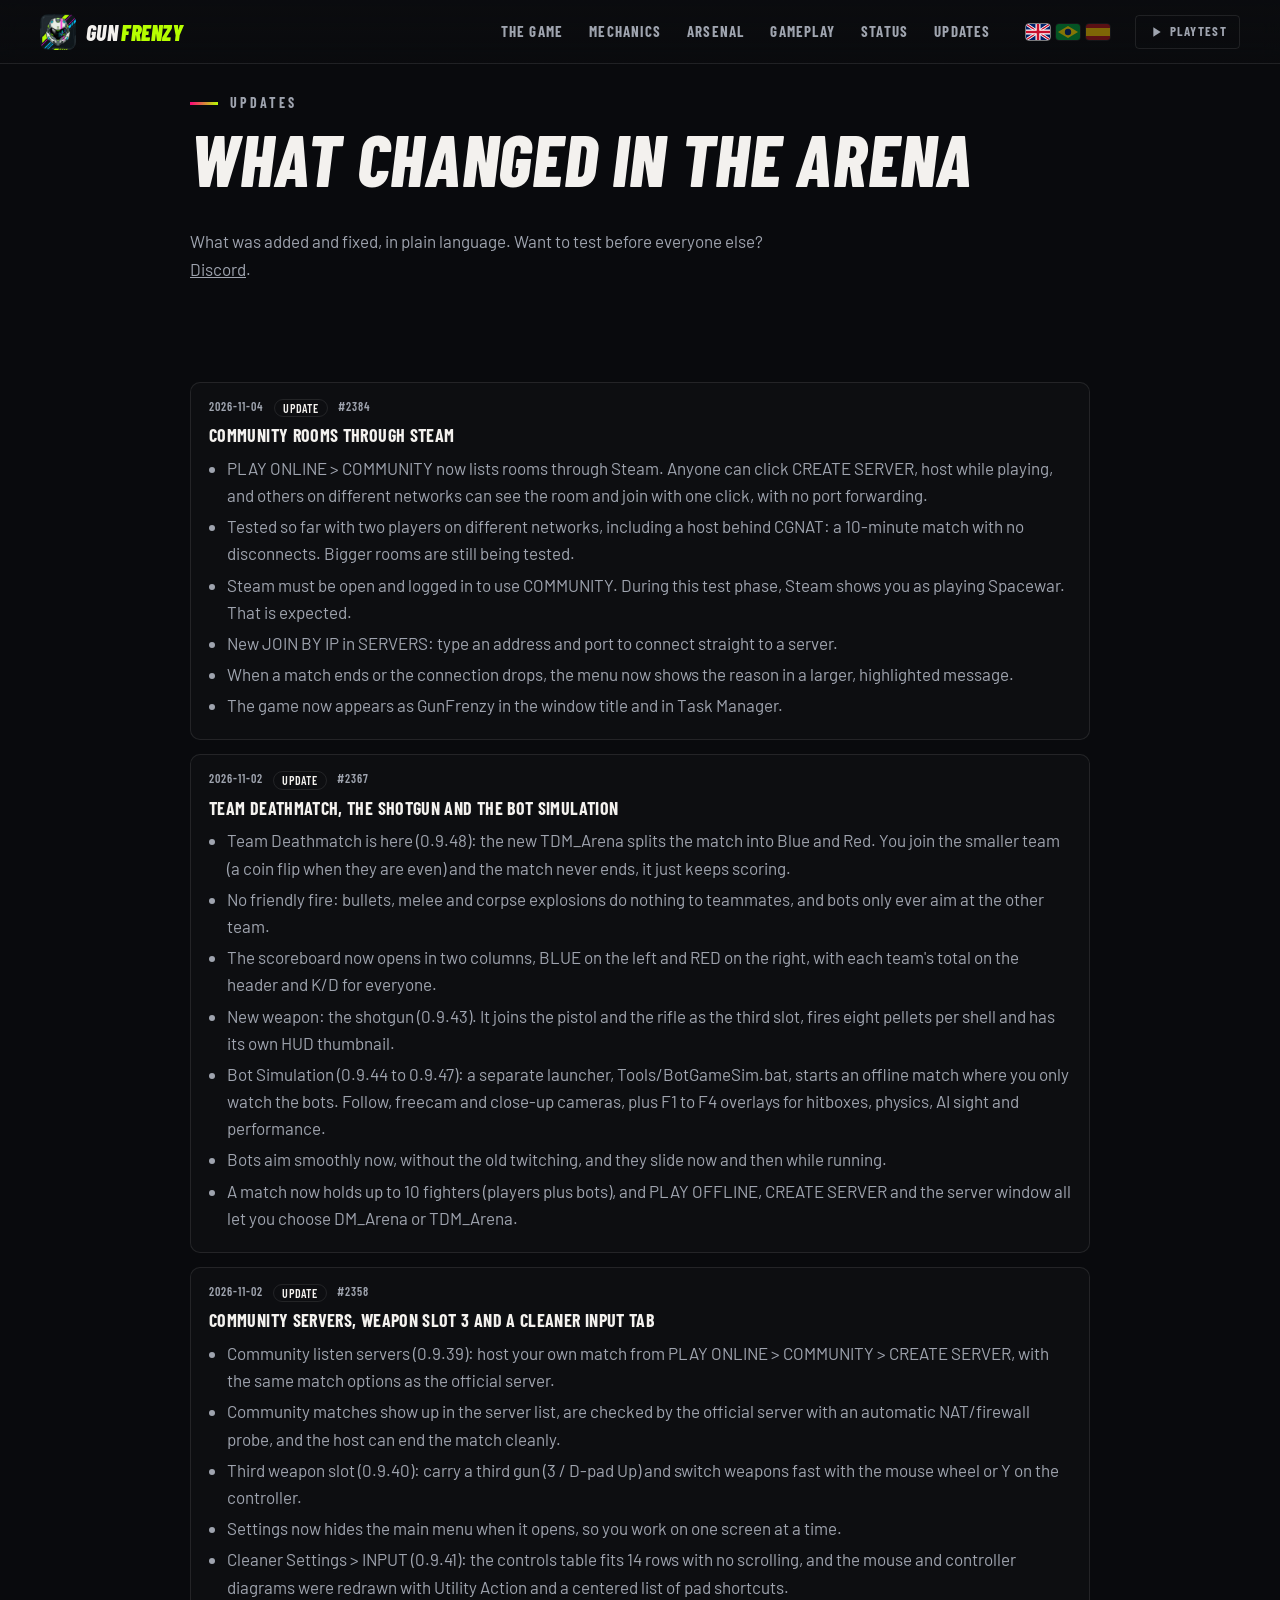
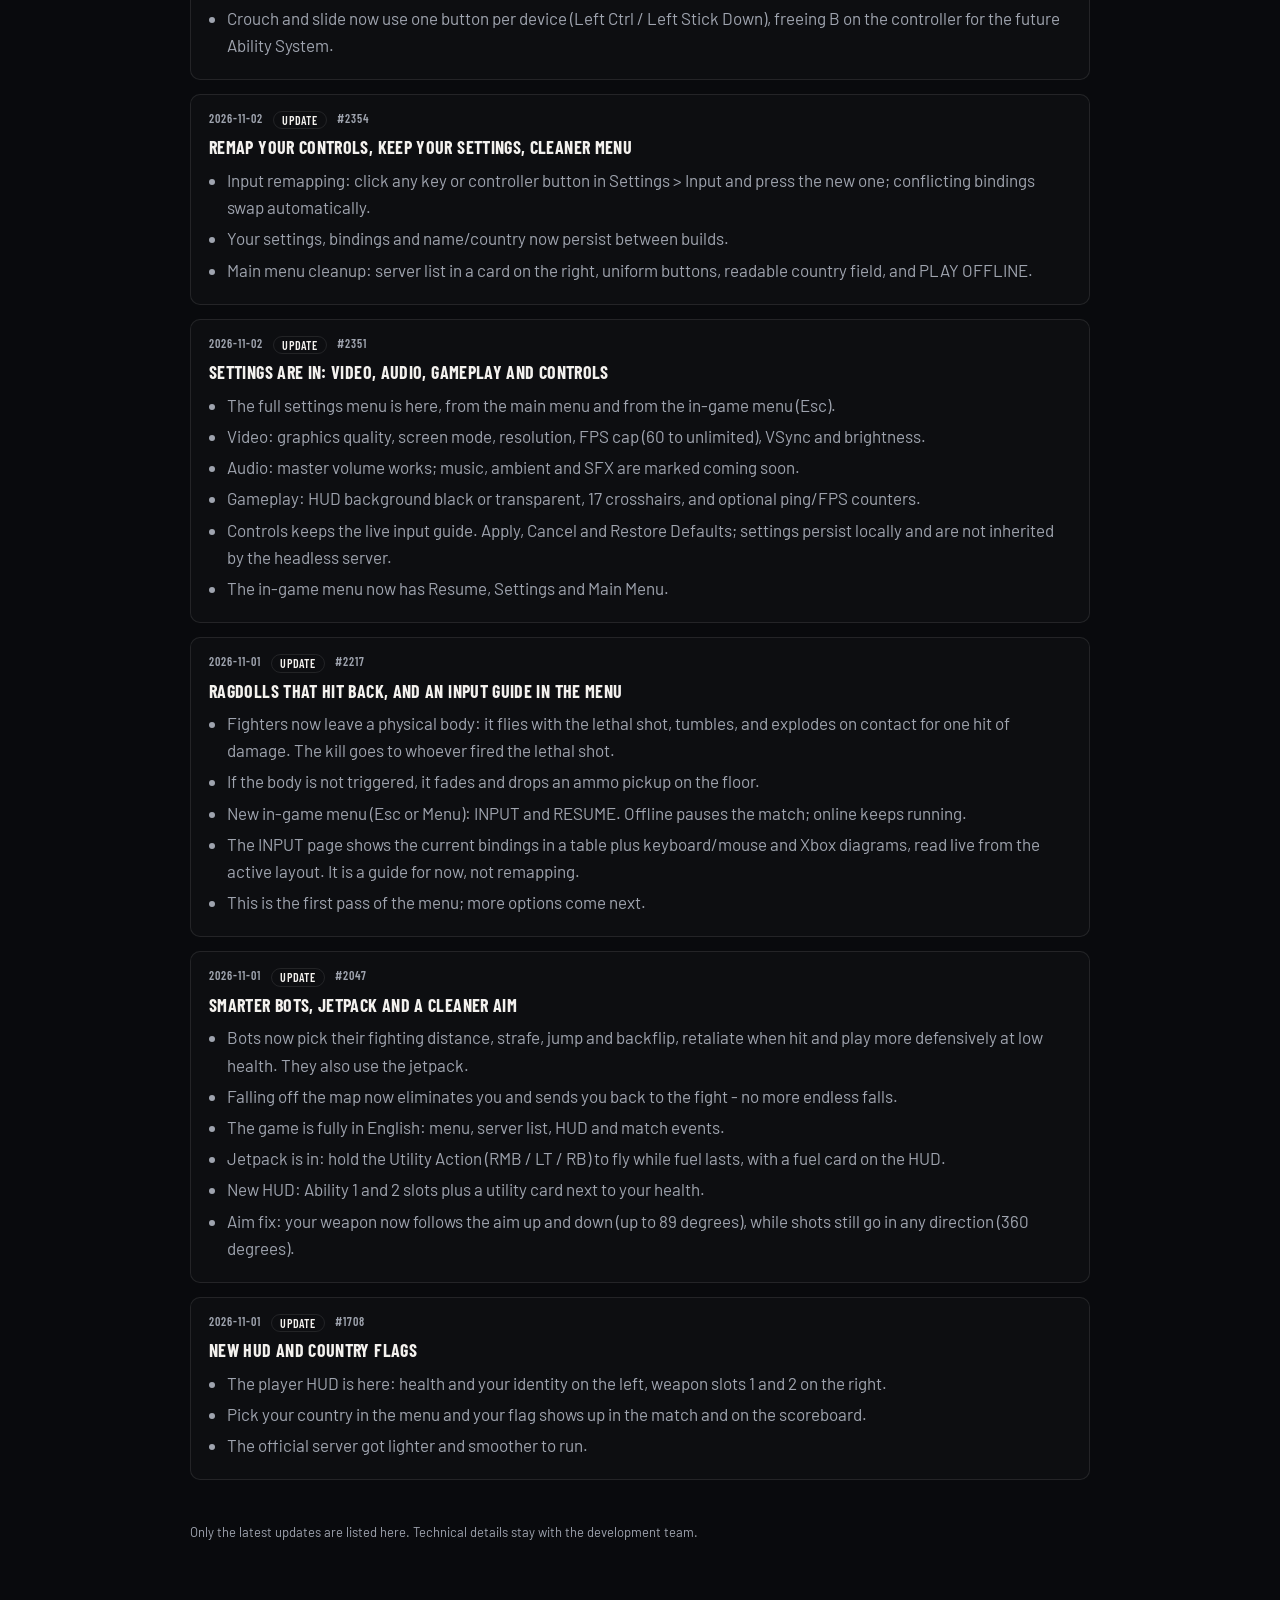
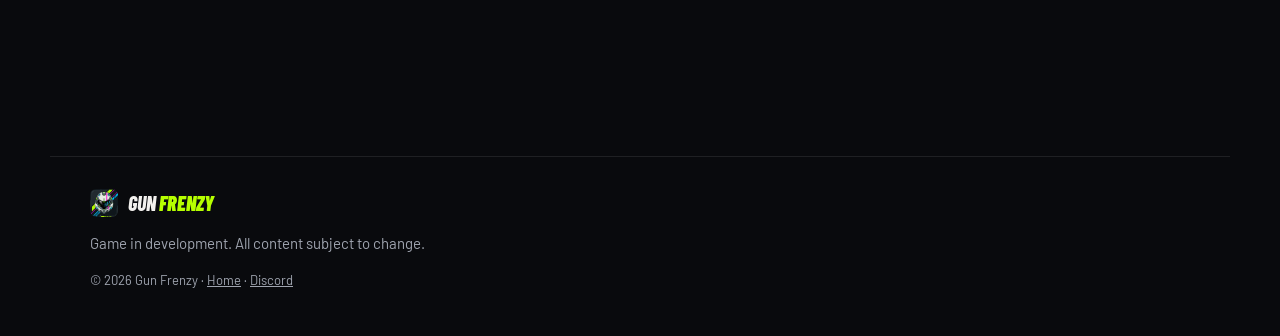
==== commit 16424d56: "updates: build 2384, salas da comunidade pela Steam Co-Authored-By: Claude Opus 5.5 <noreply@anthrop" ====
--- a/updates.html
+++ b/updates.html
@@ -10,13 +10,13 @@
   <link rel="preconnect" href="https://fonts.googleapis.com">
   <link rel="preconnect" href="https://fonts.gstatic.com" crossorigin>
   <link href="https://fonts.googleapis.com/css2?family=Barlow+Condensed:ital,wght@0,600;0,700;1,700;1,800;1,900&family=Barlow:wght@400;500;600&display=swap" rel="stylesheet">
-  <link rel="stylesheet" href="css/site.css?v=m2">
+  <link rel="stylesheet" href="css/site.css">
   <script src="js/i18n.js" defer></script>
 </head>
 <body>
 <header class="nav" id="top">
   <a class="brand" href="index.html" aria-label="Gun Frenzy, home">
-    <img src="assets/icon-192.png?v=m2" alt="" width="36" height="36">
+    <img src="assets/icon-192.png" alt="" width="36" height="36">
     <span>GUN<b>FRENZY</b></span>
   </a>
   <nav class="nav-links" aria-label="Sections">
@@ -52,6 +52,21 @@
 
 <main class="upd-wrap">
   <div class="upd-list">
+      <article class="upd-item">
+        <div class="upd-meta"><span>2026-11-04</span><span class="upd-tag">update</span><span>#2384</span></div>
+        <div data-lang-block="en">
+          <h3>Community rooms through Steam</h3>
+          <ul><li>PLAY ONLINE &gt; COMMUNITY now lists rooms through Steam. Anyone can click CREATE SERVER, host while playing, and others on different networks can see the room and join with one click, with no port forwarding.</li><li>Tested so far with two players on different networks, including a host behind CGNAT: a 10-minute match with no disconnects. Bigger rooms are still being tested.</li><li>Steam must be open and logged in to use COMMUNITY. During this test phase, Steam shows you as playing Spacewar. That is expected.</li><li>New JOIN BY IP in SERVERS: type an address and port to connect straight to a server.</li><li>When a match ends or the connection drops, the menu now shows the reason in a larger, highlighted message.</li><li>The game now appears as GunFrenzy in the window title and in Task Manager.</li></ul>
+        </div>
+        <div data-lang-block="pt" hidden>
+          <h3>Salas da comunidade pela Steam</h3>
+          <ul><li>PLAY ONLINE &gt; COMMUNITY agora lista as salas pela Steam. Qualquer pessoa pode clicar em CREATE SERVER e hospedar jogando, e quem está em outra rede vê a sala e entra com um clique, sem abrir portas.</li><li>Testado até agora com dois jogadores em redes diferentes, incluindo um host atrás de CGNAT: partida de 10 minutos sem queda. Salas maiores ainda estão em teste.</li><li>A Steam precisa estar aberta e logada para usar a COMMUNITY. Nesta fase de testes, a Steam mostra você jogando Spacewar. É normal.</li><li>Novo JOIN BY IP em SERVERS: digite endereço e porta para entrar direto em um servidor.</li><li>Quando a partida termina ou a conexão cai, o menu agora mostra o motivo em uma mensagem maior e em destaque.</li><li>O jogo agora aparece como GunFrenzy no título da janela e no Gerenciador de Tarefas.</li></ul>
+        </div>
+        <div data-lang-block="es" hidden>
+          <h3>Salas de la comunidad por Steam</h3>
+          <ul><li>PLAY ONLINE &gt; COMMUNITY ahora muestra las salas por Steam. Cualquiera puede pulsar CREATE SERVER y alojar mientras juega, y quien está en otra red ve la sala y entra con un clic, sin abrir puertos.</li><li>Probado hasta ahora con dos jugadores en redes distintas, incluido un host detrás de CGNAT: partida de 10 minutos sin caídas. Las salas más grandes siguen en prueba.</li><li>Steam debe estar abierto y con la sesión iniciada para usar COMMUNITY. En esta fase de pruebas, Steam te muestra jugando a Spacewar. Es normal.</li><li>Nuevo JOIN BY IP en SERVERS: escribe la dirección y el puerto para entrar directo a un servidor.</li><li>Cuando la partida termina o se cae la conexión, el menú ahora muestra el motivo en un mensaje más grande y destacado.</li><li>El juego ahora aparece como GunFrenzy en el título de la ventana y en el Administrador de tareas.</li></ul>
+        </div>
+      </article>
       <article class="upd-item">
         <div class="upd-meta"><span>2026-11-02</span><span class="upd-tag">update</span><span>#2367</span></div>
         <div data-lang-block="en">
@@ -161,7 +176,7 @@
 </main>
 
 <footer class="footer">
-  <div class="footer-brand"><img src="assets/icon-192.png?v=m2" alt="" width="28" height="28"><span>GUN<b>FRENZY</b></span></div>
+  <div class="footer-brand"><img src="assets/icon-192.png" alt="" width="28" height="28"><span>GUN<b>FRENZY</b></span></div>
   <p data-i18n="foot_note">Game in development. All content subject to change.</p>
   <p class="small"><span data-i18n="foot_rights">© 2026 Gun Frenzy</span> · <a href="index.html" data-i18n="up_back">Home</a> · <a href="https://discord.gg/s9eRyuffNB" target="_blank" rel="noopener" data-i18n="foot_discord">Discord</a></p>
 </footer>
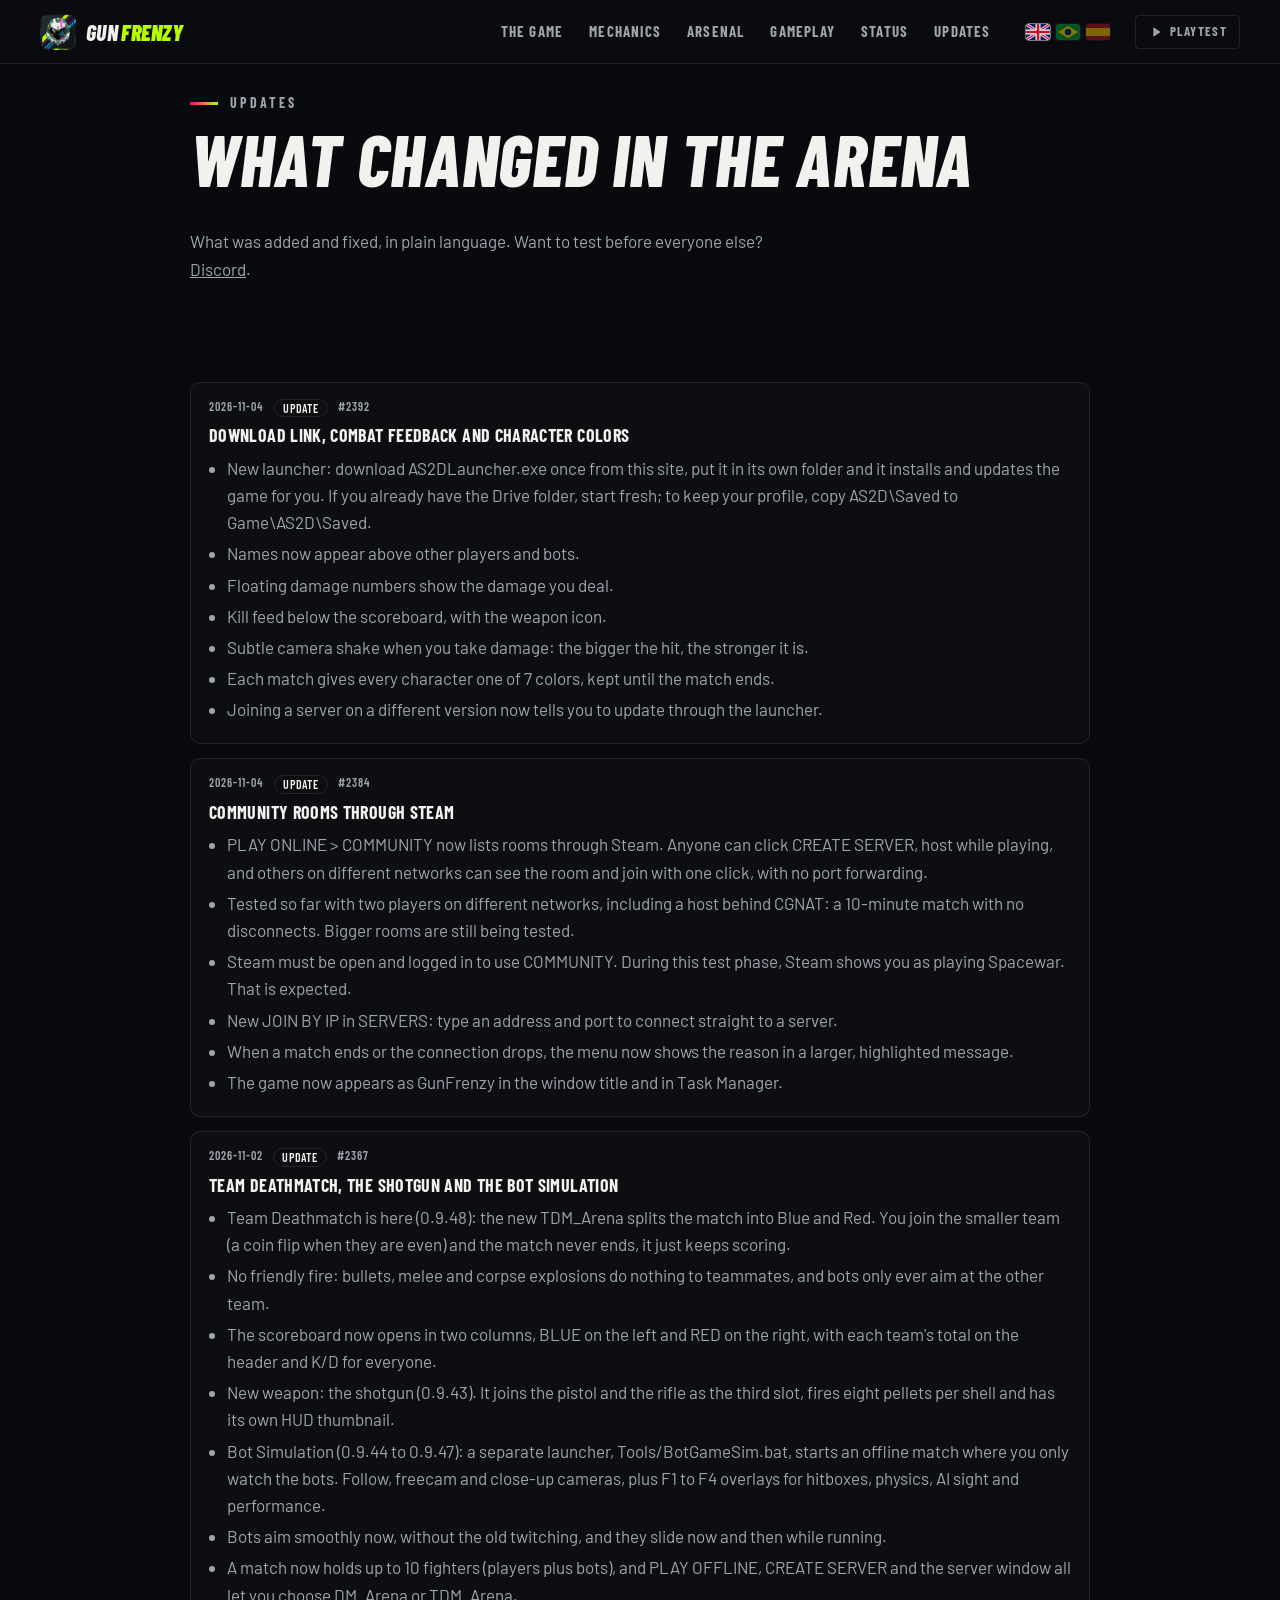
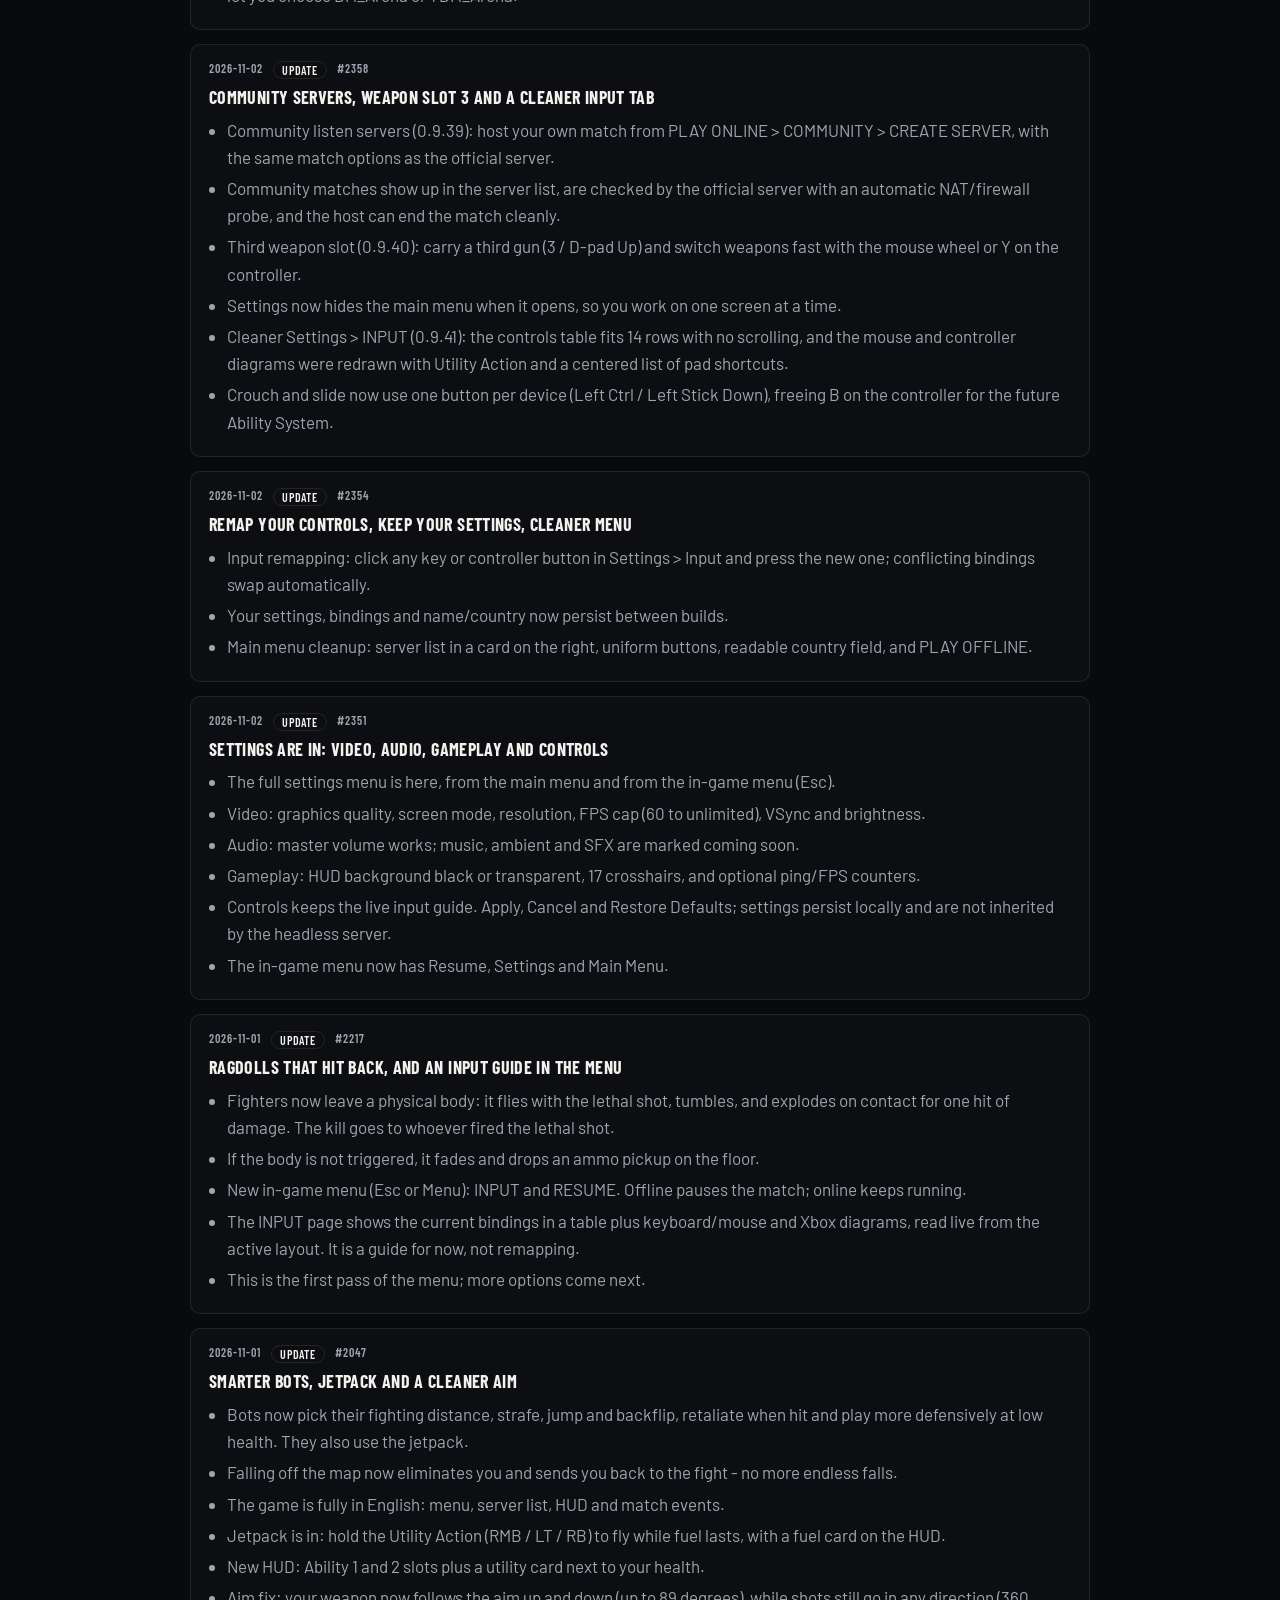
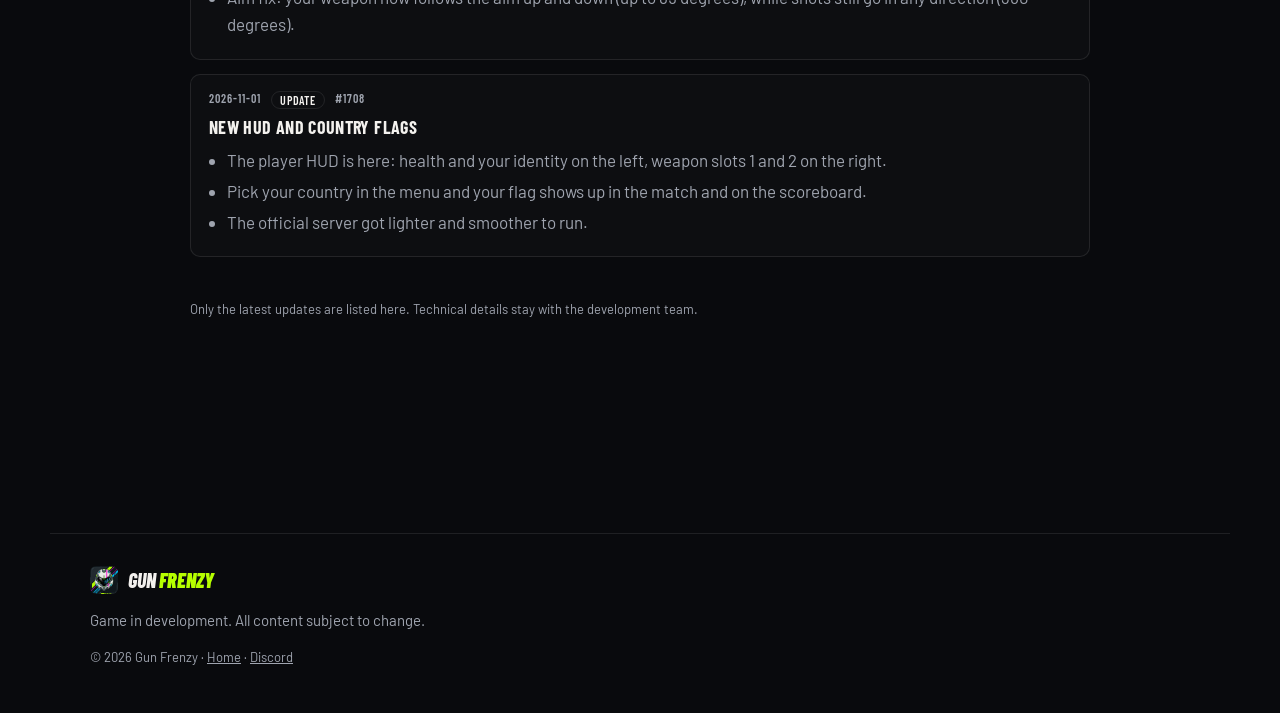
==== commit 08ab2387: "download: link oficial do launcher e novidades da build 2392" ====
--- a/updates.html
+++ b/updates.html
@@ -52,6 +52,21 @@
 
 <main class="upd-wrap">
   <div class="upd-list">
+      <article class="upd-item">
+        <div class="upd-meta"><span>2026-11-04</span><span class="upd-tag">update</span><span>#2392</span></div>
+        <div data-lang-block="en">
+          <h3>Download link, combat feedback and character colors</h3>
+          <ul><li>New launcher: download AS2DLauncher.exe once from this site, put it in its own folder and it installs and updates the game for you. If you already have the Drive folder, start fresh; to keep your profile, copy AS2D\Saved to Game\AS2D\Saved.</li><li>Names now appear above other players and bots.</li><li>Floating damage numbers show the damage you deal.</li><li>Kill feed below the scoreboard, with the weapon icon.</li><li>Subtle camera shake when you take damage: the bigger the hit, the stronger it is.</li><li>Each match gives every character one of 7 colors, kept until the match ends.</li><li>Joining a server on a different version now tells you to update through the launcher.</li></ul>
+        </div>
+        <div data-lang-block="pt" hidden>
+          <h3>Link de download, feedback de combate e cores de personagem</h3>
+          <ul><li>Novo launcher: baixe o AS2DLauncher.exe uma vez aqui no site, coloque em uma pasta própria e ele instala e atualiza o jogo para você. Quem tem a pasta do Drive começa do zero; para manter o perfil, copie AS2D\Saved para Game\AS2D\Saved.</li><li>Agora os nomes aparecem em cima dos outros jogadores e bots.</li><li>Números de dano flutuantes mostram o dano que você causa.</li><li>Kill feed abaixo do placar, com o ícone da arma.</li><li>Tremor sutil da câmera ao levar dano: quanto maior o golpe, mais forte.</li><li>Cada partida dá a cada personagem uma de 7 cores, mantida até o fim da partida.</li><li>Entrar em um servidor de outra versão agora avisa para atualizar pelo launcher.</li></ul>
+        </div>
+        <div data-lang-block="es" hidden>
+          <h3>Enlace de descarga, información de combate y colores de personaje</h3>
+          <ul><li>Nuevo launcher: descarga AS2DLauncher.exe una vez desde este sitio, ponlo en su propia carpeta e instala y actualiza el juego por ti. Si ya tienes la carpeta de Drive, empieza de cero; para conservar tu perfil, copia AS2D\Saved a Game\AS2D\Saved.</li><li>Ahora los nombres aparecen sobre los demás jugadores y bots.</li><li>Los números de daño flotantes muestran el daño que causas.</li><li>Registro de bajas debajo del marcador, con el icono del arma.</li><li>Leve temblor de cámara al recibir daño: cuanto mayor el golpe, más fuerte.</li><li>Cada partida da a cada personaje uno de 7 colores, que se mantiene hasta el final.</li><li>Entrar a un servidor de otra versión ahora avisa que actualices con el launcher.</li></ul>
+        </div>
+      </article>
       <article class="upd-item">
         <div class="upd-meta"><span>2026-11-04</span><span class="upd-tag">update</span><span>#2384</span></div>
         <div data-lang-block="en">
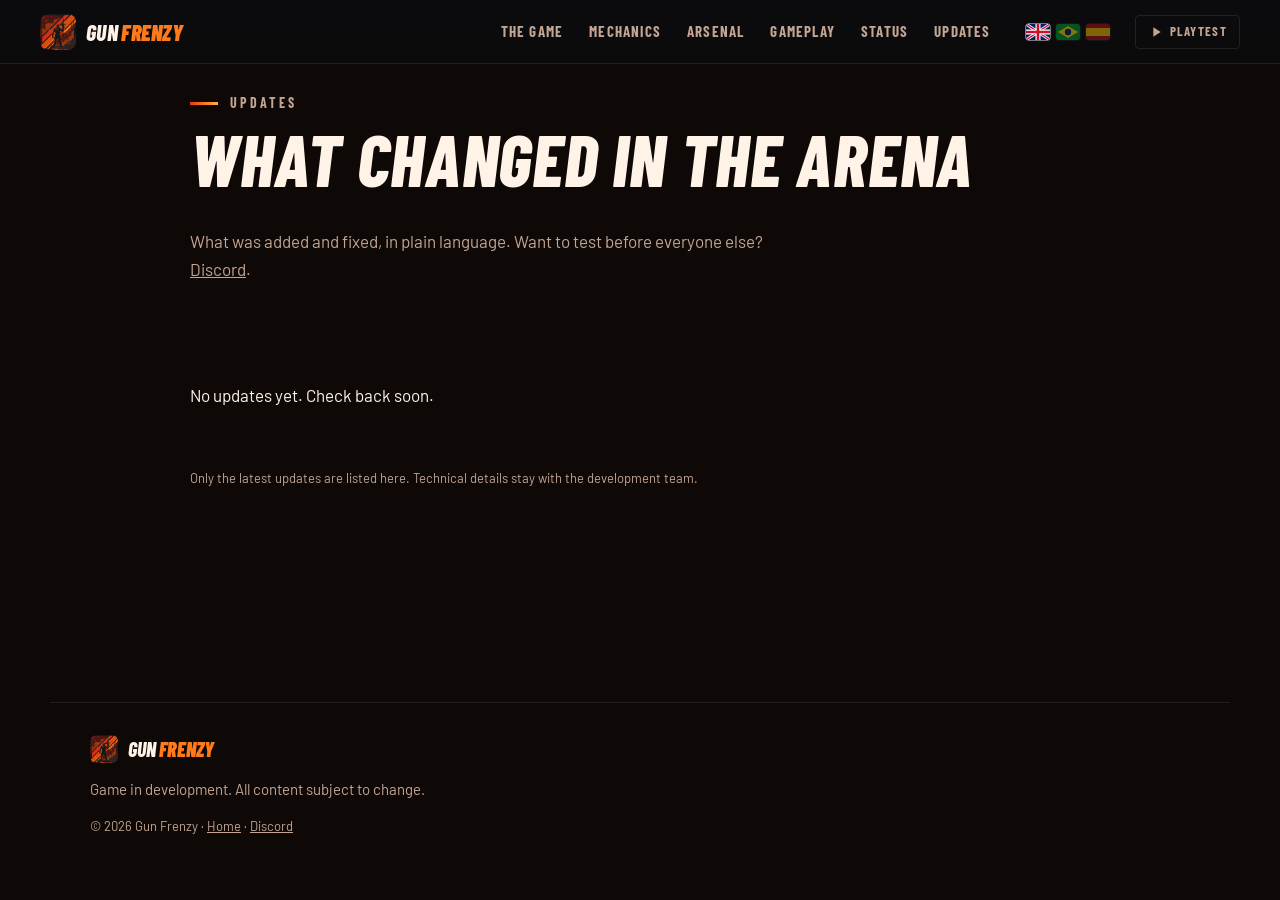
==== commit 5b03a8ed: "visual quente: nova key art e icone, paleta brasa, updates de build removidos (build 2393) Co-Author" ====
--- a/updates.html
+++ b/updates.html
@@ -5,18 +5,18 @@
   <meta name="viewport" content="width=device-width, initial-scale=1, viewport-fit=cover">
   <title data-i18n="up_title">Updates — Gun Frenzy</title>
   <meta name="description" content="Gun Frenzy updates: what was added and fixed, in plain language.">
-  <meta name="theme-color" content="#0b0c0f">
-  <link rel="icon" href="assets/favicon.png">
+  <meta name="theme-color" content="#0e0806">
+  <link rel="icon" href="assets/favicon.png?v=m3">
   <link rel="preconnect" href="https://fonts.googleapis.com">
   <link rel="preconnect" href="https://fonts.gstatic.com" crossorigin>
   <link href="https://fonts.googleapis.com/css2?family=Barlow+Condensed:ital,wght@0,600;0,700;1,700;1,800;1,900&family=Barlow:wght@400;500;600&display=swap" rel="stylesheet">
-  <link rel="stylesheet" href="css/site.css">
+  <link rel="stylesheet" href="css/site.css?v=m3">
   <script src="js/i18n.js" defer></script>
 </head>
 <body>
 <header class="nav" id="top">
   <a class="brand" href="index.html" aria-label="Gun Frenzy, home">
-    <img src="assets/icon-192.png" alt="" width="36" height="36">
+    <img src="assets/icon-192.png?v=m3" alt="" width="36" height="36">
     <span>GUN<b>FRENZY</b></span>
   </a>
   <nav class="nav-links" aria-label="Sections">
@@ -51,147 +51,12 @@
 </section>
 
 <main class="upd-wrap">
-  <div class="upd-list">
-      <article class="upd-item">
-        <div class="upd-meta"><span>2026-11-04</span><span class="upd-tag">update</span><span>#2392</span></div>
-        <div data-lang-block="en">
-          <h3>Download link, combat feedback and character colors</h3>
-          <ul><li>New launcher: download AS2DLauncher.exe once from this site, put it in its own folder and it installs and updates the game for you. If you already have the Drive folder, start fresh; to keep your profile, copy AS2D\Saved to Game\AS2D\Saved.</li><li>Names now appear above other players and bots.</li><li>Floating damage numbers show the damage you deal.</li><li>Kill feed below the scoreboard, with the weapon icon.</li><li>Subtle camera shake when you take damage: the bigger the hit, the stronger it is.</li><li>Each match gives every character one of 7 colors, kept until the match ends.</li><li>Joining a server on a different version now tells you to update through the launcher.</li></ul>
-        </div>
-        <div data-lang-block="pt" hidden>
-          <h3>Link de download, feedback de combate e cores de personagem</h3>
-          <ul><li>Novo launcher: baixe o AS2DLauncher.exe uma vez aqui no site, coloque em uma pasta própria e ele instala e atualiza o jogo para você. Quem tem a pasta do Drive começa do zero; para manter o perfil, copie AS2D\Saved para Game\AS2D\Saved.</li><li>Agora os nomes aparecem em cima dos outros jogadores e bots.</li><li>Números de dano flutuantes mostram o dano que você causa.</li><li>Kill feed abaixo do placar, com o ícone da arma.</li><li>Tremor sutil da câmera ao levar dano: quanto maior o golpe, mais forte.</li><li>Cada partida dá a cada personagem uma de 7 cores, mantida até o fim da partida.</li><li>Entrar em um servidor de outra versão agora avisa para atualizar pelo launcher.</li></ul>
-        </div>
-        <div data-lang-block="es" hidden>
-          <h3>Enlace de descarga, información de combate y colores de personaje</h3>
-          <ul><li>Nuevo launcher: descarga AS2DLauncher.exe una vez desde este sitio, ponlo en su propia carpeta e instala y actualiza el juego por ti. Si ya tienes la carpeta de Drive, empieza de cero; para conservar tu perfil, copia AS2D\Saved a Game\AS2D\Saved.</li><li>Ahora los nombres aparecen sobre los demás jugadores y bots.</li><li>Los números de daño flotantes muestran el daño que causas.</li><li>Registro de bajas debajo del marcador, con el icono del arma.</li><li>Leve temblor de cámara al recibir daño: cuanto mayor el golpe, más fuerte.</li><li>Cada partida da a cada personaje uno de 7 colores, que se mantiene hasta el final.</li><li>Entrar a un servidor de otra versión ahora avisa que actualices con el launcher.</li></ul>
-        </div>
-      </article>
-      <article class="upd-item">
-        <div class="upd-meta"><span>2026-11-04</span><span class="upd-tag">update</span><span>#2384</span></div>
-        <div data-lang-block="en">
-          <h3>Community rooms through Steam</h3>
-          <ul><li>PLAY ONLINE &gt; COMMUNITY now lists rooms through Steam. Anyone can click CREATE SERVER, host while playing, and others on different networks can see the room and join with one click, with no port forwarding.</li><li>Tested so far with two players on different networks, including a host behind CGNAT: a 10-minute match with no disconnects. Bigger rooms are still being tested.</li><li>Steam must be open and logged in to use COMMUNITY. During this test phase, Steam shows you as playing Spacewar. That is expected.</li><li>New JOIN BY IP in SERVERS: type an address and port to connect straight to a server.</li><li>When a match ends or the connection drops, the menu now shows the reason in a larger, highlighted message.</li><li>The game now appears as GunFrenzy in the window title and in Task Manager.</li></ul>
-        </div>
-        <div data-lang-block="pt" hidden>
-          <h3>Salas da comunidade pela Steam</h3>
-          <ul><li>PLAY ONLINE &gt; COMMUNITY agora lista as salas pela Steam. Qualquer pessoa pode clicar em CREATE SERVER e hospedar jogando, e quem está em outra rede vê a sala e entra com um clique, sem abrir portas.</li><li>Testado até agora com dois jogadores em redes diferentes, incluindo um host atrás de CGNAT: partida de 10 minutos sem queda. Salas maiores ainda estão em teste.</li><li>A Steam precisa estar aberta e logada para usar a COMMUNITY. Nesta fase de testes, a Steam mostra você jogando Spacewar. É normal.</li><li>Novo JOIN BY IP em SERVERS: digite endereço e porta para entrar direto em um servidor.</li><li>Quando a partida termina ou a conexão cai, o menu agora mostra o motivo em uma mensagem maior e em destaque.</li><li>O jogo agora aparece como GunFrenzy no título da janela e no Gerenciador de Tarefas.</li></ul>
-        </div>
-        <div data-lang-block="es" hidden>
-          <h3>Salas de la comunidad por Steam</h3>
-          <ul><li>PLAY ONLINE &gt; COMMUNITY ahora muestra las salas por Steam. Cualquiera puede pulsar CREATE SERVER y alojar mientras juega, y quien está en otra red ve la sala y entra con un clic, sin abrir puertos.</li><li>Probado hasta ahora con dos jugadores en redes distintas, incluido un host detrás de CGNAT: partida de 10 minutos sin caídas. Las salas más grandes siguen en prueba.</li><li>Steam debe estar abierto y con la sesión iniciada para usar COMMUNITY. En esta fase de pruebas, Steam te muestra jugando a Spacewar. Es normal.</li><li>Nuevo JOIN BY IP en SERVERS: escribe la dirección y el puerto para entrar directo a un servidor.</li><li>Cuando la partida termina o se cae la conexión, el menú ahora muestra el motivo en un mensaje más grande y destacado.</li><li>El juego ahora aparece como GunFrenzy en el título de la ventana y en el Administrador de tareas.</li></ul>
-        </div>
-      </article>
-      <article class="upd-item">
-        <div class="upd-meta"><span>2026-11-02</span><span class="upd-tag">update</span><span>#2367</span></div>
-        <div data-lang-block="en">
-          <h3>Team Deathmatch, the shotgun and the Bot Simulation</h3>
-          <ul><li>Team Deathmatch is here (0.9.48): the new TDM_Arena splits the match into Blue and Red. You join the smaller team (a coin flip when they are even) and the match never ends, it just keeps scoring.</li><li>No friendly fire: bullets, melee and corpse explosions do nothing to teammates, and bots only ever aim at the other team.</li><li>The scoreboard now opens in two columns, BLUE on the left and RED on the right, with each team's total on the header and K/D for everyone.</li><li>New weapon: the shotgun (0.9.43). It joins the pistol and the rifle as the third slot, fires eight pellets per shell and has its own HUD thumbnail.</li><li>Bot Simulation (0.9.44 to 0.9.47): a separate launcher, Tools/BotGameSim.bat, starts an offline match where you only watch the bots. Follow, freecam and close-up cameras, plus F1 to F4 overlays for hitboxes, physics, AI sight and performance.</li><li>Bots aim smoothly now, without the old twitching, and they slide now and then while running.</li><li>A match now holds up to 10 fighters (players plus bots), and PLAY OFFLINE, CREATE SERVER and the server window all let you choose DM_Arena or TDM_Arena.</li></ul>
-        </div>
-        <div data-lang-block="pt" hidden>
-          <h3>Team Deathmatch, a escopeta e a Bot Simulation</h3>
-          <ul><li>Team Deathmatch chegou (0.9.48): a nova TDM_Arena divide a partida entre Blue e Red. Você entra no time menor (sorteio quando estão empatados) e a partida nunca acaba, só continua pontuando.</li><li>Sem fogo amigo: tiros, melee e explosão de cadáver não fazem nada nos colegas de time, e os bots só miram o time adversário.</li><li>O placar agora abre em duas colunas, BLUE à esquerda e RED à direita, com o total de cada time no cabeçalho e K/D de todo mundo.</li><li>Nova arma: a escopeta (0.9.43). Ela entra como terceiro slot, ao lado da pistola e do rifle, dispara oito bagos por cartucho e tem miniatura própria no HUD.</li><li>Bot Simulation (0.9.44 a 0.9.47): um launcher separado, Tools/BotGameSim.bat, abre uma partida offline em que você só assiste aos bots. Câmeras de seguir, freecam e close-up, mais overlays F1 a F4 de hitboxes, física, visão da IA e desempenho.</li><li>A mira dos bots ficou suave, sem a tremida de antes, e eles dão um slide de vez em quando enquanto correm.</li><li>A partida agora comporta até 10 combatentes (players + bots), e PLAY OFFLINE, CREATE SERVER e a janela do servidor deixam você escolher DM_Arena ou TDM_Arena.</li></ul>
-        </div>
-        <div data-lang-block="es" hidden>
-          <h3>Team Deathmatch, la escopeta y la Bot Simulation</h3>
-          <ul><li>Llegó Team Deathmatch (0.9.48): la nueva TDM_Arena divide la partida entre Blue y Red. Entras al equipo con menos gente (sorteo si están empatados) y la partida nunca termina, solo sigue sumando.</li><li>Sin fuego amigo: disparos, melee y la explosión del cadáver no hacen nada a los compañeros, y los bots solo apuntan al equipo rival.</li><li>El marcador ahora se abre en dos columnas, BLUE a la izquierda y RED a la derecha, con el total de cada equipo en el encabezado y K/D de todos.</li><li>Nueva arma: la escopeta (0.9.43). Entra como tercera ranura, junto a la pistola y el rifle, dispara ocho perdigones por cartucho y tiene su miniatura en el HUD.</li><li>Bot Simulation (0.9.44 a 0.9.47): un lanzador aparte, Tools/BotGameSim.bat, abre una partida offline donde solo miras a los bots. Cámaras de seguimiento, freecam y close-up, más overlays F1 a F4 de hitboxes, física, visión de la IA y rendimiento.</li><li>La puntería de los bots es más suave, sin el temblor de antes, y de vez en cuando hacen un slide mientras corren.</li><li>La partida ahora admite hasta 10 combatientes (jugadores + bots), y PLAY OFFLINE, CREATE SERVER y la ventana del servidor te dejan elegir DM_Arena o TDM_Arena.</li></ul>
-        </div>
-      </article>
-      <article class="upd-item">
-        <div class="upd-meta"><span>2026-11-02</span><span class="upd-tag">update</span><span>#2358</span></div>
-        <div data-lang-block="en">
-          <h3>Community servers, weapon slot 3 and a cleaner INPUT tab</h3>
-          <ul><li>Community listen servers (0.9.39): host your own match from PLAY ONLINE &gt; COMMUNITY &gt; CREATE SERVER, with the same match options as the official server.</li><li>Community matches show up in the server list, are checked by the official server with an automatic NAT/firewall probe, and the host can end the match cleanly.</li><li>Third weapon slot (0.9.40): carry a third gun (3 / D-pad Up) and switch weapons fast with the mouse wheel or Y on the controller.</li><li>Settings now hides the main menu when it opens, so you work on one screen at a time.</li><li>Cleaner Settings &gt; INPUT (0.9.41): the controls table fits 14 rows with no scrolling, and the mouse and controller diagrams were redrawn with Utility Action and a centered list of pad shortcuts.</li><li>Crouch and slide now use one button per device (Left Ctrl / Left Stick Down), freeing B on the controller for the future Ability System.</li></ul>
-        </div>
-        <div data-lang-block="pt" hidden>
-          <h3>Servidores da comunidade, slot 3 de arma e aba INPUT mais limpa</h3>
-          <ul><li>Listen servers da comunidade (0.9.39): hospede sua partida em PLAY ONLINE &gt; COMMUNITY &gt; CREATE SERVER, com as mesmas opções de partida do servidor oficial.</li><li>As partidas da comunidade aparecem na lista de servidores, são verificadas pelo servidor oficial com sonda automática de NAT/firewall, e o host encerra a partida de forma limpa.</li><li>Terceiro slot de arma (0.9.40): carregue uma terceira arma (3 / D-pad Up) e troque rápido pela roda do mouse ou pelo Y do controle.</li><li>Ao abrir, o SETTINGS agora esconde o menu principal, para você mexer em uma tela por vez.</li><li>Settings &gt; INPUT mais limpa (0.9.41): a tabela de controles cabe em 14 linhas sem rolagem, e os diagramas de mouse e controle foram refeitos com Utility Action e a lista de atalhos do pad centralizada.</li><li>Crouch e slide agora usam um botão por dispositivo (Left Ctrl / Left Stick Down), liberando o B do controle para o futuro Ability System.</li></ul>
-        </div>
-        <div data-lang-block="es" hidden>
-          <h3>Servidores de la comunidad, ranura 3 de arma y pestaña INPUT más limpia</h3>
-          <ul><li>Servidores listen de la comunidad (0.9.39): aloja tu partida en PLAY ONLINE &gt; COMMUNITY &gt; CREATE SERVER, con las mismas opciones de partida que el servidor oficial.</li><li>Las partidas de la comunidad aparecen en la lista de servidores, las comprueba el servidor oficial con una sonda automática de NAT/firewall, y el host cierra la partida limpiamente.</li><li>Tercera ranura de arma (0.9.40): lleva una tercera arma (3 / D-pad Up) y cambia rápido con la rueda del ratón o con Y en el mando.</li><li>Al abrirse, SETTINGS ahora oculta el menú principal, para trabajar en una pantalla a la vez.</li><li>Settings &gt; INPUT más limpia (0.9.41): la tabla de controles cabe en 14 filas sin desplazamiento, y los diagramas de ratón y mando se rehicieron con Utility Action y la lista de atajos del mando centrada.</li><li>Crouch y slide ahora usan un botón por dispositivo (Left Ctrl / Left Stick Down), liberando B en el mando para el futuro Ability System.</li></ul>
-        </div>
-      </article>
-      <article class="upd-item">
-        <div class="upd-meta"><span>2026-11-02</span><span class="upd-tag">update</span><span>#2354</span></div>
-        <div data-lang-block="en">
-          <h3>Remap your controls, keep your settings, cleaner menu</h3>
-          <ul><li>Input remapping: click any key or controller button in Settings &gt; Input and press the new one; conflicting bindings swap automatically.</li><li>Your settings, bindings and name/country now persist between builds.</li><li>Main menu cleanup: server list in a card on the right, uniform buttons, readable country field, and PLAY OFFLINE.</li></ul>
-        </div>
-        <div data-lang-block="pt" hidden>
-          <h3>Remapeie os controles, mantenha suas configurações, menu mais limpo</h3>
-          <ul><li>Remapeamento de input: clique em qualquer tecla ou botão do controle em Settings &gt; Input e pressione o novo; bindings em conflito trocam automaticamente.</li><li>Suas configurações, bindings e nome/país agora persistem entre builds.</li><li>Menu principal mais limpo: lista de servidores num card à direita, botões padronizados, campo de país legível e PLAY OFFLINE.</li></ul>
-        </div>
-        <div data-lang-block="es" hidden>
-          <h3>Remapea tus controles, conserva tus ajustes, menú más limpio</h3>
-          <ul><li>Remapeo de input: haz clic en cualquier tecla o botón del mando en Settings &gt; Input y pulsa el nuevo; los bindings en conflicto se intercambian automáticamente.</li><li>Tus ajustes, bindings y nombre/país ahora persisten entre builds.</li><li>Menú principal más limpio: lista de servidores en una tarjeta a la derecha, botones uniformes, campo de país legible y PLAY OFFLINE.</li></ul>
-        </div>
-      </article>
-      <article class="upd-item">
-        <div class="upd-meta"><span>2026-11-02</span><span class="upd-tag">update</span><span>#2351</span></div>
-        <div data-lang-block="en">
-          <h3>Settings are in: video, audio, gameplay and controls</h3>
-          <ul><li>The full settings menu is here, from the main menu and from the in-game menu (Esc).</li><li>Video: graphics quality, screen mode, resolution, FPS cap (60 to unlimited), VSync and brightness.</li><li>Audio: master volume works; music, ambient and SFX are marked coming soon.</li><li>Gameplay: HUD background black or transparent, 17 crosshairs, and optional ping/FPS counters.</li><li>Controls keeps the live input guide. Apply, Cancel and Restore Defaults; settings persist locally and are not inherited by the headless server.</li><li>The in-game menu now has Resume, Settings and Main Menu.</li></ul>
-        </div>
-        <div data-lang-block="pt" hidden>
-          <h3>Configurações chegaram: vídeo, áudio, gameplay e controles</h3>
-          <ul><li>O menu de configurações completo chegou, no menu principal e no menu em jogo (Esc).</li><li>Vídeo: qualidade gráfica, modo de tela, resolução, limite de FPS (60 até ilimitado), VSync e brilho.</li><li>Áudio: volume Master funciona; música, ambiente e SFX estão marcados como em breve.</li><li>Gameplay: fundo do HUD preto ou transparente, 17 miras e contadores de ping/FPS opcionais.</li><li>Controls mantém o guia de input ao vivo. Aplicar, Cancelar e Restaurar padrões; as configurações ficam salvas localmente e não são herdadas pelo servidor headless.</li><li>O menu em jogo agora tem Resume, Settings e Main Menu.</li></ul>
-        </div>
-        <div data-lang-block="es" hidden>
-          <h3>Llegaron los ajustes: vídeo, audio, gameplay y controles</h3>
-          <ul><li>Llegó el menú de ajustes completo, desde el menú principal y desde el menú en partida (Esc).</li><li>Vídeo: calidad gráfica, modo de pantalla, resolución, límite de FPS (60 hasta ilimitado), VSync y brillo.</li><li>Audio: el volumen Master funciona; música, ambiente y SFX están marcados como próximamente.</li><li>Gameplay: fondo del HUD negro o transparente, 17 miras y contadores de ping/FPS opcionales.</li><li>Controls mantiene la guía de input en vivo. Aplicar, Cancelar y Restaurar valores; los ajustes se guardan localmente y no los hereda el servidor headless.</li><li>El menú en partida ahora tiene Resume, Settings y Main Menu.</li></ul>
-        </div>
-      </article>
-      <article class="upd-item">
-        <div class="upd-meta"><span>2026-11-01</span><span class="upd-tag">update</span><span>#2217</span></div>
-        <div data-lang-block="en">
-          <h3>Ragdolls that hit back, and an input guide in the menu</h3>
-          <ul><li>Fighters now leave a physical body: it flies with the lethal shot, tumbles, and explodes on contact for one hit of damage. The kill goes to whoever fired the lethal shot.</li><li>If the body is not triggered, it fades and drops an ammo pickup on the floor.</li><li>New in-game menu (Esc or Menu): INPUT and RESUME. Offline pauses the match; online keeps running.</li><li>The INPUT page shows the current bindings in a table plus keyboard/mouse and Xbox diagrams, read live from the active layout. It is a guide for now, not remapping.</li><li>This is the first pass of the menu; more options come next.</li></ul>
-        </div>
-        <div data-lang-block="pt" hidden>
-          <h3>Ragdolls que revidam e um guia de input no menu</h3>
-          <ul><li>Os lutadores agora deixam um corpo físico: ele voa com o tiro letal, tomba e explode no contato causando um dano. O abate vai para quem deu o tiro letal.</li><li>Se o corpo não for acionado, ele some e deixa um pickup de munição no chão.</li><li>Novo menu em jogo (Esc ou Menu): INPUT e RESUME. Offline pausa a partida; online continua rodando.</li><li>A página INPUT mostra os bindings atuais em uma tabela e diagramas de teclado/mouse e Xbox, lidos do layout ativo. Por enquanto é um guia, não remapping.</li><li>Esta é a primeira versão do menu; mais opções vêm depois.</li></ul>
-        </div>
-        <div data-lang-block="es" hidden>
-          <h3>Ragdolls que contraatacan y una guía de input en el menú</h3>
-          <ul><li>Los luchadores ahora dejan un cuerpo físico: vuela con el disparo letal, cae y explota al contacto causando un daño. La baja es para quien dio el disparo letal.</li><li>Si el cuerpo no se activa, se desvanece y deja un pickup de munición en el suelo.</li><li>Nuevo menú en partida (Esc o Menu): INPUT y RESUME. Offline pausa la partida; online sigue corriendo.</li><li>La página INPUT muestra los bindings actuales en una tabla y diagramas de teclado/ratón y Xbox, leídos del layout activo. Por ahora es una guía, no remapping.</li><li>Esta es la primera versión del menú; más opciones vienen después.</li></ul>
-        </div>
-      </article>
-      <article class="upd-item">
-        <div class="upd-meta"><span>2026-11-01</span><span class="upd-tag">update</span><span>#2047</span></div>
-        <div data-lang-block="en">
-          <h3>Smarter bots, jetpack and a cleaner aim</h3>
-          <ul><li>Bots now pick their fighting distance, strafe, jump and backflip, retaliate when hit and play more defensively at low health. They also use the jetpack.</li><li>Falling off the map now eliminates you and sends you back to the fight - no more endless falls.</li><li>The game is fully in English: menu, server list, HUD and match events.</li><li>Jetpack is in: hold the Utility Action (RMB / LT / RB) to fly while fuel lasts, with a fuel card on the HUD.</li><li>New HUD: Ability 1 and 2 slots plus a utility card next to your health.</li><li>Aim fix: your weapon now follows the aim up and down (up to 89 degrees), while shots still go in any direction (360 degrees).</li></ul>
-        </div>
-        <div data-lang-block="pt" hidden>
-          <h3>Bots mais espertos, jetpack e mira mais limpa</h3>
-          <ul><li>Os bots agora escolhem a distância de combate, fazem strafe, pulam e dão backflip, revidam quando levam dano e se defendem melhor com pouca vida. Também usam o jetpack.</li><li>Cair do mapa agora elimina e devolve você à partida - chega de queda sem fim.</li><li>O jogo está todo em inglês: menu, lista de servidores, HUD e eventos da partida.</li><li>O jetpack chegou: segure a Utility Action (RMB / LT / RB) para voar enquanto houver combustível, com um card de combustível no HUD.</li><li>HUD novo: slots Ability 1 e 2 e um card de utilitário ao lado da vida.</li><li>Correção da mira: a arma agora acompanha a mira para cima e para baixo (até 89 graus), e o tiro continua em qualquer direção (360 graus).</li></ul>
-        </div>
-        <div data-lang-block="es" hidden>
-          <h3>Bots más listos, jetpack y una mira más limpia</h3>
-          <ul><li>Los bots ahora eligen la distancia de combate, hacen strafe, saltan y hacen backflip, contraatacan cuando reciben daño y se defienden mejor con poca vida. También usan el jetpack.</li><li>Caer del mapa ahora te elimina y te devuelve a la partida: se acabaron las caídas sin fin.</li><li>El juego está completamente en inglés: menú, lista de servidores, HUD y eventos de la partida.</li><li>Llegó el jetpack: mantén la Utility Action (RMB / LT / RB) para volar mientras quede combustible, con una tarjeta de combustible en el HUD.</li><li>HUD nuevo: ranuras Ability 1 y 2 y una tarjeta de utilidad junto a la vida.</li><li>Corrección de la mira: el arma ahora sigue la mira hacia arriba y hacia abajo (hasta 89 grados), y el disparo sigue en cualquier dirección (360 grados).</li></ul>
-        </div>
-      </article>
-      <article class="upd-item">
-        <div class="upd-meta"><span>2026-11-01</span><span class="upd-tag">update</span><span>#1708</span></div>
-        <div data-lang-block="en">
-          <h3>New HUD and country flags</h3>
-          <ul><li>The player HUD is here: health and your identity on the left, weapon slots 1 and 2 on the right.</li><li>Pick your country in the menu and your flag shows up in the match and on the scoreboard.</li><li>The official server got lighter and smoother to run.</li></ul>
-        </div>
-        <div data-lang-block="pt" hidden>
-          <h3>Novo HUD e bandeiras de país</h3>
-          <ul><li>O HUD do jogador chegou: vida e sua identidade à esquerda, slots de arma 1 e 2 à direita.</li><li>Escolha seu país no menu e sua bandeira aparece na partida e no placar.</li><li>O servidor oficial ficou mais leve e estável.</li></ul>
-        </div>
-        <div data-lang-block="es" hidden>
-          <h3>Nuevo HUD y banderas de país</h3>
-          <ul><li>Llegó el HUD del jugador: vida e identidad a la izquierda, slots de arma 1 y 2 a la derecha.</li><li>Elige tu país en el menú y tu bandera aparece en la partida y en el marcador.</li><li>El servidor oficial quedó más ligero y estable.</li></ul>
-        </div>
-      </article></div>
+  <div class="upd-list"><p class="muted" data-i18n="up_empty">No updates yet. Check back soon.</p></div>
   <p class="upd-note" data-i18n="up_note">Only the latest updates are listed here. Technical details stay with the development team.</p>
 </main>
 
 <footer class="footer">
-  <div class="footer-brand"><img src="assets/icon-192.png" alt="" width="28" height="28"><span>GUN<b>FRENZY</b></span></div>
+  <div class="footer-brand"><img src="assets/icon-192.png?v=m3" alt="" width="28" height="28"><span>GUN<b>FRENZY</b></span></div>
   <p data-i18n="foot_note">Game in development. All content subject to change.</p>
   <p class="small"><span data-i18n="foot_rights">© 2026 Gun Frenzy</span> · <a href="index.html" data-i18n="up_back">Home</a> · <a href="https://discord.gg/s9eRyuffNB" target="_blank" rel="noopener" data-i18n="foot_discord">Discord</a></p>
 </footer>
--- a/css/site.css
+++ b/css/site.css
@@ -1,17 +1,17 @@
 /* Gun Frenzy — landing page. Identity: graphite, acid lime, hot magenta, electric cyan (Marathon aesthetic). */
 :root {
-  --bg: #090a0d;
-  --bg-2: #0f1218;
-  --panel: #141720;
+  --bg: #0e0806;
+  --bg-2: #170d09;
+  --panel: #21130d;
   --line: rgba(255, 255, 255, .09);
-  --text: #f3f1ee;
-  --muted: #9fa4af;
-  --neon-lime: #b6ff00;
-  --neon-pink: #ff007a;
-  --neon-cyan: #00e5ff;
-  --fire: #b6ff00;
-  --fire-2: #ff007a;
-  --grad: linear-gradient(100deg, #ff007a 0%, #b6ff00 100%);
+  --text: #fff3e8;
+  --muted: #c2a593;
+  --ember: #ff7a1a;
+  --flame: #e2391e;
+  --gold: #ffb347;
+  --fire: #ff7a1a;
+  --fire-2: #e2391e;
+  --grad: linear-gradient(100deg, #e2391e 0%, #ff7a1a 55%, #ffb347 100%);
   --display: "Barlow Condensed", "Avenir Next Condensed", "Roboto Condensed", sans-serif-condensed, "Arial Narrow", "DejaVu Sans Condensed", sans-serif;
   --body: "Barlow", system-ui, -apple-system, "Segoe UI", sans-serif;
   --cut: 14px;
@@ -57,16 +57,16 @@
   linear-gradient(90deg, rgba(11, 12, 15, .95) 0%, rgba(11, 12, 15, .75) 32%, rgba(11, 12, 15, .1) 65%),
   linear-gradient(0deg, var(--bg) 0%, rgba(11, 12, 15, 0) 35%); }
 .hero-copy { position: relative; max-width: 620px; width: 100%; margin: 0 auto 0 max(0px, calc((100vw - var(--max)) / 2 - var(--gutter))); }
-.kicker { display: inline-flex; align-items: center; gap: 10px; font: 700 14px/1 var(--display); letter-spacing: .16em; text-transform: uppercase; color: var(--fire-2); padding: 8px 14px; background: rgba(182, 255, 0, .10); border-left: 3px solid var(--neon-lime); color: var(--neon-lime); }
-.dot { width: 8px; height: 8px; border-radius: 50%; background: var(--fire); box-shadow: 0 0 0 0 rgba(255, 0, 122, .7); animation: pulse 2s infinite; }
-@keyframes pulse { 70% { box-shadow: 0 0 0 10px rgba(255, 0, 122, 0); } 100% { box-shadow: 0 0 0 0 rgba(255, 75, 31, 0); } }
+.kicker { display: inline-flex; align-items: center; gap: 10px; font: 700 14px/1 var(--display); letter-spacing: .16em; text-transform: uppercase; color: var(--fire-2); padding: 8px 14px; background: rgba(255, 122, 26, .10); border-left: 3px solid var(--ember); color: var(--ember); }
+.dot { width: 8px; height: 8px; border-radius: 50%; background: var(--fire); box-shadow: 0 0 0 0 rgba(226, 57, 30, .7); animation: pulse 2s infinite; }
+@keyframes pulse { 70% { box-shadow: 0 0 0 10px rgba(226, 57, 30, 0); } 100% { box-shadow: 0 0 0 0 rgba(255, 75, 31, 0); } }
 .hero h1 { font-size: clamp(48px, 6vw, 88px); margin: 22px 0 18px; }
 .hero h1 em { font-style: italic; background: var(--grad); -webkit-background-clip: text; background-clip: text; color: transparent; padding-right: .08em; }
 .lede { font-size: clamp(17px, 1.6vw, 20px); color: #d6d4d1; max-width: 520px; }
 .cta { display: flex; flex-wrap: wrap; gap: 14px; margin-top: 28px; }
 .btn { display: inline-flex; align-items: center; justify-content: center; min-height: 52px; padding: 0 28px; text-decoration: none; font: italic 800 19px/1 var(--display); text-transform: uppercase; letter-spacing: .06em; clip-path: polygon(var(--cut) 0, 100% 0, calc(100% - var(--cut)) 100%, 0 100%); transition: transform .15s, filter .15s; }
 .btn:hover { transform: translateY(-2px); filter: brightness(1.08); }
-.btn-primary { background: var(--grad); color: #090a0d; font-weight: 900; }
+.btn-primary { background: var(--grad); color: #1a0d08; font-weight: 900; }
 .btn-ghost { background: rgba(255, 255, 255, .08); color: var(--text); box-shadow: inset 0 0 0 1px rgba(255, 255, 255, .2); }
 
 /* ---------- SECTIONS ---------- */
@@ -124,7 +124,7 @@
 .shots { display: grid; grid-template-columns: repeat(4, 1fr); gap: 14px; }
 .shot { aspect-ratio: 16 / 10; }
 .placeholder { position: absolute; inset: 0; display: grid; place-items: center; background:
-  linear-gradient(135deg, rgba(182, 255, 0, .08), transparent 60%),
+  linear-gradient(135deg, rgba(255, 122, 26, .08), transparent 60%),
   repeating-linear-gradient(90deg, rgba(255, 255, 255, .03) 0 1px, transparent 1px 48px),
   repeating-linear-gradient(0deg, rgba(255, 255, 255, .03) 0 1px, transparent 1px 48px); border: 1px dashed rgba(255, 255, 255, .14); }
 .placeholder span { font: 700 14px/1 var(--display); letter-spacing: .2em; text-transform: uppercase; color: var(--muted); }
@@ -135,7 +135,7 @@
 .timeline b { display: block; font: italic 800 22px/1.05 var(--display); text-transform: uppercase; margin-bottom: 8px; }
 .timeline span { color: var(--muted); font-size: 15px; }
 .timeline li.done::before { color: var(--fire); content: "✓"; }
-.timeline li.now { background: linear-gradient(160deg, rgba(182, 255, 0, .14), var(--panel) 70%); box-shadow: inset 0 3px 0 var(--neon-lime); }
+.timeline li.now { background: linear-gradient(160deg, rgba(255, 122, 26, .14), var(--panel) 70%); box-shadow: inset 0 3px 0 var(--ember); }
 .timeline li.now::before { color: var(--fire-2); content: "● Agora"; font-size: 15px; letter-spacing: .14em; font-style: normal; line-height: 32px; }
 
 .footer { max-width: var(--max); margin: clamp(64px, 10vw, 120px) auto 0; padding: 32px var(--gutter) calc(32px + env(safe-area-inset-bottom)); border-top: 1px solid var(--line); color: var(--muted); font-size: 15px; }
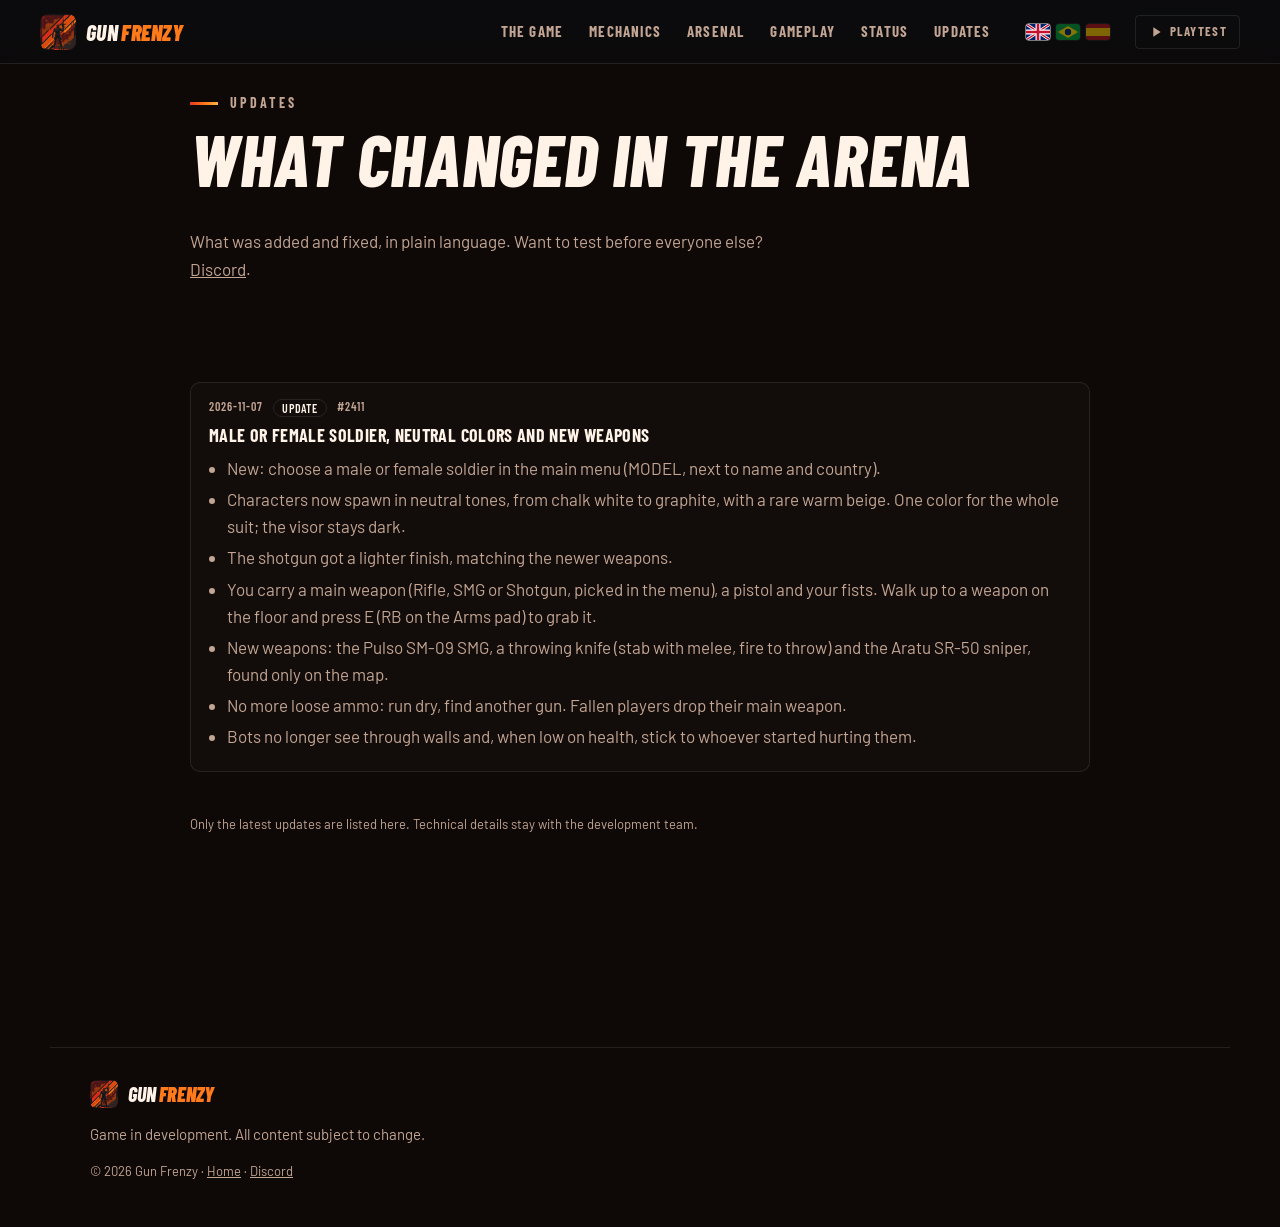
==== commit 4d7f3e76: "build 2411: female soldier, neutral colors, new arsenal cards (SMG, sniper, knife), update entry" ====
--- a/updates.html
+++ b/updates.html
@@ -51,7 +51,22 @@
 </section>
 
 <main class="upd-wrap">
-  <div class="upd-list"><p class="muted" data-i18n="up_empty">No updates yet. Check back soon.</p></div>
+  <div class="upd-list">
+      <article class="upd-item">
+        <div class="upd-meta"><span>2026-11-07</span><span class="upd-tag">update</span><span>#2411</span></div>
+        <div data-lang-block="en">
+          <h3>Male or female soldier, neutral colors and new weapons</h3>
+          <ul><li>New: choose a male or female soldier in the main menu (MODEL, next to name and country).</li><li>Characters now spawn in neutral tones, from chalk white to graphite, with a rare warm beige. One color for the whole suit; the visor stays dark.</li><li>The shotgun got a lighter finish, matching the newer weapons.</li><li>You carry a main weapon (Rifle, SMG or Shotgun, picked in the menu), a pistol and your fists. Walk up to a weapon on the floor and press E (RB on the Arms pad) to grab it.</li><li>New weapons: the Pulso SM-09 SMG, a throwing knife (stab with melee, fire to throw) and the Aratu SR-50 sniper, found only on the map.</li><li>No more loose ammo: run dry, find another gun. Fallen players drop their main weapon.</li><li>Bots no longer see through walls and, when low on health, stick to whoever started hurting them.</li></ul>
+        </div>
+        <div data-lang-block="pt" hidden>
+          <h3>Soldado ou soldada, cores neutras e armas novas</h3>
+          <ul><li>Novo: escolha soldado ou soldada no menu principal (MODEL, ao lado do nome e do país).</li><li>Os personagens agora nascem em tons neutros, do branco giz ao grafite, com um bege quente raro. Uma cor para o traje inteiro; o visor continua escuro.</li><li>A shotgun ganhou um acabamento mais claro, igual às armas novas.</li><li>Você carrega uma arma principal (Rifle, SMG ou Shotgun, escolhida no menu), uma pistola e os punhos. Chegue perto de uma arma no chão e aperte E (RB no controle Arms) para pegar.</li><li>Armas novas: a SMG Pulso SM-09, uma faca de arremesso (golpe no melee, arremesso no tiro) e a sniper Aratu SR-50, que só aparece no mapa.</li><li>Sem munição solta: acabou a bala, ache outra arma. Quem cai deixa a arma principal no chão.</li><li>Os bots não enxergam mais através das paredes e, com pouca vida, focam em quem começou a atacá-los.</li></ul>
+        </div>
+        <div data-lang-block="es" hidden>
+          <h3>Soldado o soldada, colores neutros y armas nuevas</h3>
+          <ul><li>Nuevo: elige soldado o soldada en el menú principal (MODEL, junto al nombre y el país).</li><li>Los personajes ahora aparecen en tonos neutros, del blanco tiza al grafito, con un beige cálido poco común. Un color para todo el traje; el visor sigue oscuro.</li><li>La escopeta tiene un acabado más claro, como las armas nuevas.</li><li>Llevas un arma principal (Rifle, SMG o Shotgun, elegida en el menú), una pistola y los puños. Acércate a un arma en el suelo y pulsa E (RB en el mando Arms) para tomarla.</li><li>Armas nuevas: la SMG Pulso SM-09, un cuchillo arrojadizo (apuñala con melee, lanza con disparo) y el sniper Aratu SR-50, solo en el mapa.</li><li>Sin munición suelta: si te quedas seco, busca otra arma. Quien cae suelta su arma principal.</li><li>Los bots ya no ven a través de las paredes y, con poca vida, se centran en quien empezó a atacarlos.</li></ul>
+        </div>
+      </article></div>
   <p class="upd-note" data-i18n="up_note">Only the latest updates are listed here. Technical details stay with the development team.</p>
 </main>
 
--- a/css/site.css
+++ b/css/site.css
@@ -101,7 +101,7 @@
 .card h3 { font-size: 24px; margin-bottom: 10px; }
 .card p { color: var(--muted); font-size: 15.5px; margin: 0; }
 
-.weapons { display: grid; grid-template-columns: repeat(4, minmax(0, 1fr)); gap: 18px; }
+.weapons { display: grid; grid-template-columns: repeat(3, minmax(0, 1fr)); gap: 18px; }
 .weapon { background: linear-gradient(160deg, #1b1e25, #121419); padding: 28px; clip-path: polygon(0 0, calc(100% - 26px) 0, 100% 26px, 100% 100%, 0 100%); position: relative; }
 .weapon header { margin-bottom: 14px; }
 .weapon h3 { font-size: 44px; }
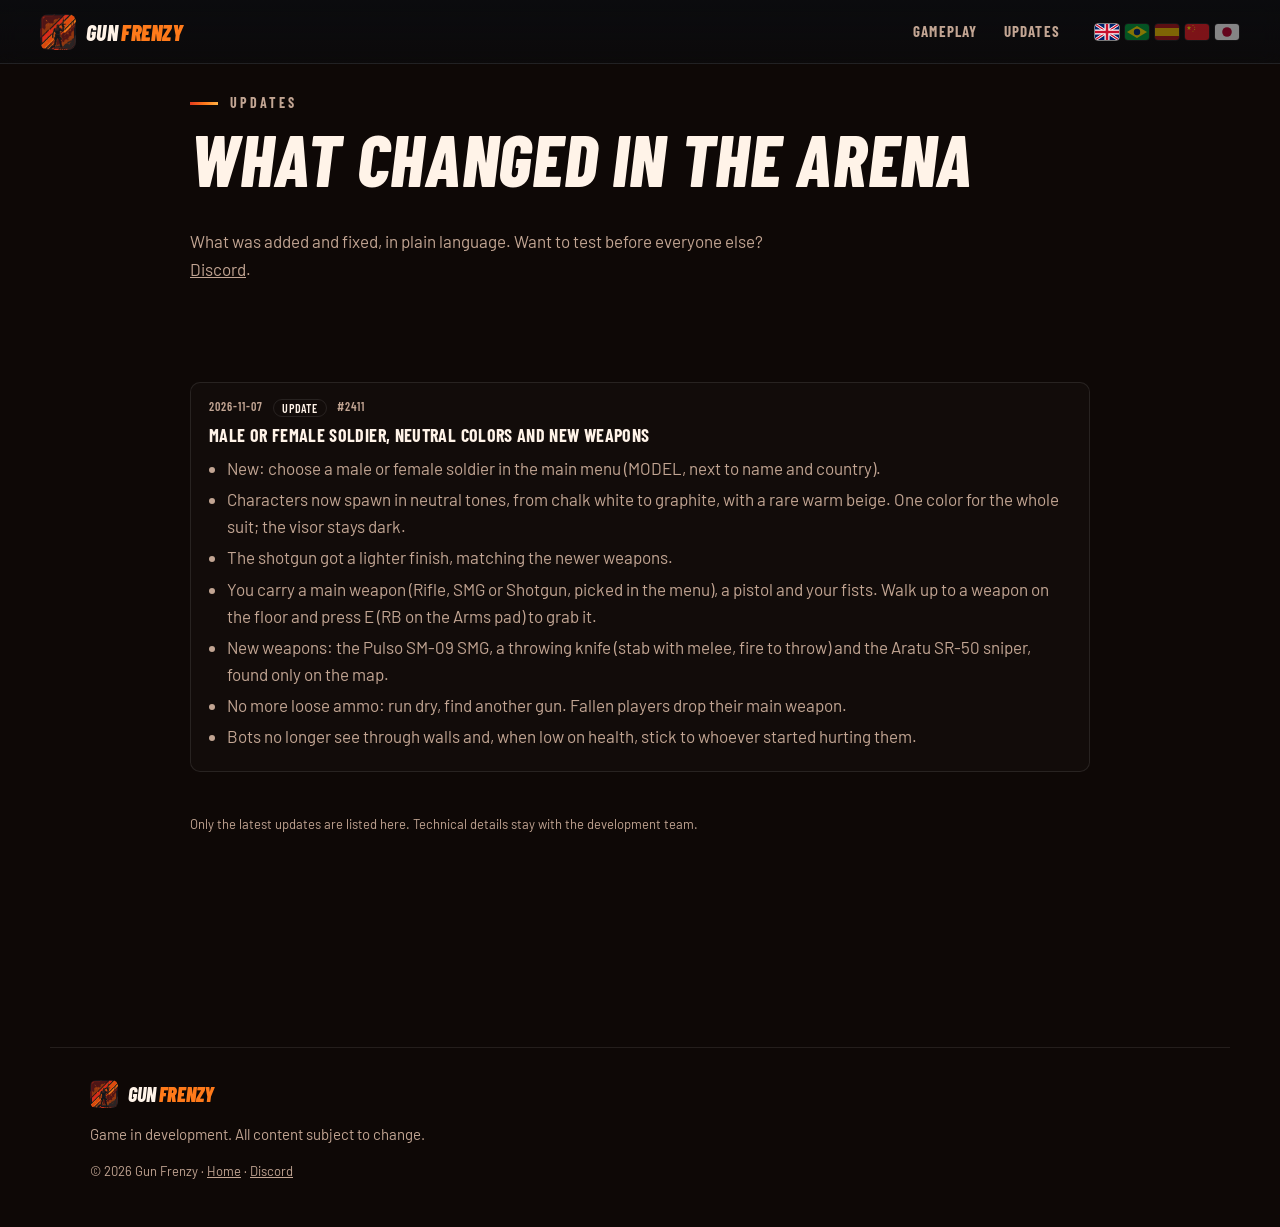
==== commit ae86f138: "Trim landing page; add Chinese and Japanese Remove pillars, about, mechanics, arsenal and status sec" ====
--- a/updates.html
+++ b/updates.html
@@ -10,8 +10,8 @@
   <link rel="preconnect" href="https://fonts.googleapis.com">
   <link rel="preconnect" href="https://fonts.gstatic.com" crossorigin>
   <link href="https://fonts.googleapis.com/css2?family=Barlow+Condensed:ital,wght@0,600;0,700;1,700;1,800;1,900&family=Barlow:wght@400;500;600&display=swap" rel="stylesheet">
-  <link rel="stylesheet" href="css/site.css?v=m3">
-  <script src="js/i18n.js" defer></script>
+  <link rel="stylesheet" href="css/site.css?v=s1110">
+  <script src="js/i18n.js?v=s1110" defer></script>
 </head>
 <body>
 <header class="nav" id="top">
@@ -20,11 +20,7 @@
     <span>GUN<b>FRENZY</b></span>
   </a>
   <nav class="nav-links" aria-label="Sections">
-    <a href="index.html#game" data-i18n="nav_game">The game</a>
-    <a href="index.html#mecanicas" data-i18n="nav_mech">Mechanics</a>
-    <a href="index.html#arsenal" data-i18n="nav_arsenal">Arsenal</a>
     <a href="index.html#gameplay" data-i18n="nav_gameplay">Gameplay</a>
-    <a href="index.html#status" data-i18n="nav_status">Status</a>
     <a href="updates.html" data-i18n="nav_updates">Updates</a>
   </nav>
   <div class="lang" role="group" aria-label="Language">
@@ -37,11 +33,13 @@
     <button type="button" class="lang-btn" data-lang="es" aria-pressed="false" title="Español">
       <svg viewBox="0 0 24 16" aria-hidden="true"><rect width="24" height="16" fill="#AA151B"/><rect y="4" width="24" height="8" fill="#F1BF00"/></svg>
     </button>
+    <button type="button" class="lang-btn" data-lang="zh" aria-pressed="false" title="中文 (简体)">
+      <svg viewBox="0 0 24 16" aria-hidden="true"><rect width="24" height="16" fill="#EE1C25"/><path transform="translate(4 4) scale(2.4)" d="M0,-1 L0.588,0.809 L-0.951,-0.309 L0.951,-0.309 L-0.588,0.809Z" fill="#FFFF00"/><g fill="#FFFF00"><path transform="translate(8 1.6) scale(.8)" d="M0,-1 L0.588,0.809 L-0.951,-0.309 L0.951,-0.309 L-0.588,0.809Z"/><path transform="translate(9.6 3.2) scale(.8)" d="M0,-1 L0.588,0.809 L-0.951,-0.309 L0.951,-0.309 L-0.588,0.809Z"/><path transform="translate(9.6 5.6) scale(.8)" d="M0,-1 L0.588,0.809 L-0.951,-0.309 L0.951,-0.309 L-0.588,0.809Z"/><path transform="translate(8 7.2) scale(.8)" d="M0,-1 L0.588,0.809 L-0.951,-0.309 L0.951,-0.309 L-0.588,0.809Z"/></g></svg>
+    </button>
+    <button type="button" class="lang-btn" data-lang="ja" aria-pressed="false" title="日本語">
+      <svg viewBox="0 0 24 16" aria-hidden="true"><rect width="24" height="16" fill="#fff"/><circle cx="12" cy="8" r="4.8" fill="#BC002D"/></svg>
+    </button>
   </div>
-  <a class="nav-dev" href="https://discord.gg/s9eRyuffNB" target="_blank" rel="noopener" title="Be a playtester on Discord">
-    <svg viewBox="0 0 24 24" width="16" height="16" aria-hidden="true"><path fill="currentColor" d="M8 5v14l11-7L8 5Z"/></svg>
-    <span data-i18n="nav_playtest">Playtest</span>
-  </a>
 </header>
 
 <section class="upd-head">
@@ -66,6 +64,14 @@
           <h3>Soldado o soldada, colores neutros y armas nuevas</h3>
           <ul><li>Nuevo: elige soldado o soldada en el menú principal (MODEL, junto al nombre y el país).</li><li>Los personajes ahora aparecen en tonos neutros, del blanco tiza al grafito, con un beige cálido poco común. Un color para todo el traje; el visor sigue oscuro.</li><li>La escopeta tiene un acabado más claro, como las armas nuevas.</li><li>Llevas un arma principal (Rifle, SMG o Shotgun, elegida en el menú), una pistola y los puños. Acércate a un arma en el suelo y pulsa E (RB en el mando Arms) para tomarla.</li><li>Armas nuevas: la SMG Pulso SM-09, un cuchillo arrojadizo (apuñala con melee, lanza con disparo) y el sniper Aratu SR-50, solo en el mapa.</li><li>Sin munición suelta: si te quedas seco, busca otra arma. Quien cae suelta su arma principal.</li><li>Los bots ya no ven a través de las paredes y, con poca vida, se centran en quien empezó a atacarlos.</li></ul>
         </div>
+        <div data-lang-block="zh" hidden>
+          <h3>Male or female soldier, neutral colors and new weapons</h3>
+          <ul><li>New: choose a male or female soldier in the main menu (MODEL, next to name and country).</li><li>Characters now spawn in neutral tones, from chalk white to graphite, with a rare warm beige. One color for the whole suit; the visor stays dark.</li><li>The shotgun got a lighter finish, matching the newer weapons.</li><li>You carry a main weapon (Rifle, SMG or Shotgun, picked in the menu), a pistol and your fists. Walk up to a weapon on the floor and press E (RB on the Arms pad) to grab it.</li><li>New weapons: the Pulso SM-09 SMG, a throwing knife (stab with melee, fire to throw) and the Aratu SR-50 sniper, found only on the map.</li><li>No more loose ammo: run dry, find another gun. Fallen players drop their main weapon.</li><li>Bots no longer see through walls and, when low on health, stick to whoever started hurting them.</li></ul>
+        </div>
+        <div data-lang-block="ja" hidden>
+          <h3>Male or female soldier, neutral colors and new weapons</h3>
+          <ul><li>New: choose a male or female soldier in the main menu (MODEL, next to name and country).</li><li>Characters now spawn in neutral tones, from chalk white to graphite, with a rare warm beige. One color for the whole suit; the visor stays dark.</li><li>The shotgun got a lighter finish, matching the newer weapons.</li><li>You carry a main weapon (Rifle, SMG or Shotgun, picked in the menu), a pistol and your fists. Walk up to a weapon on the floor and press E (RB on the Arms pad) to grab it.</li><li>New weapons: the Pulso SM-09 SMG, a throwing knife (stab with melee, fire to throw) and the Aratu SR-50 sniper, found only on the map.</li><li>No more loose ammo: run dry, find another gun. Fallen players drop their main weapon.</li><li>Bots no longer see through walls and, when low on health, stick to whoever started hurting them.</li></ul>
+        </div>
       </article></div>
   <p class="upd-note" data-i18n="up_note">Only the latest updates are listed here. Technical details stay with the development team.</p>
 </main>
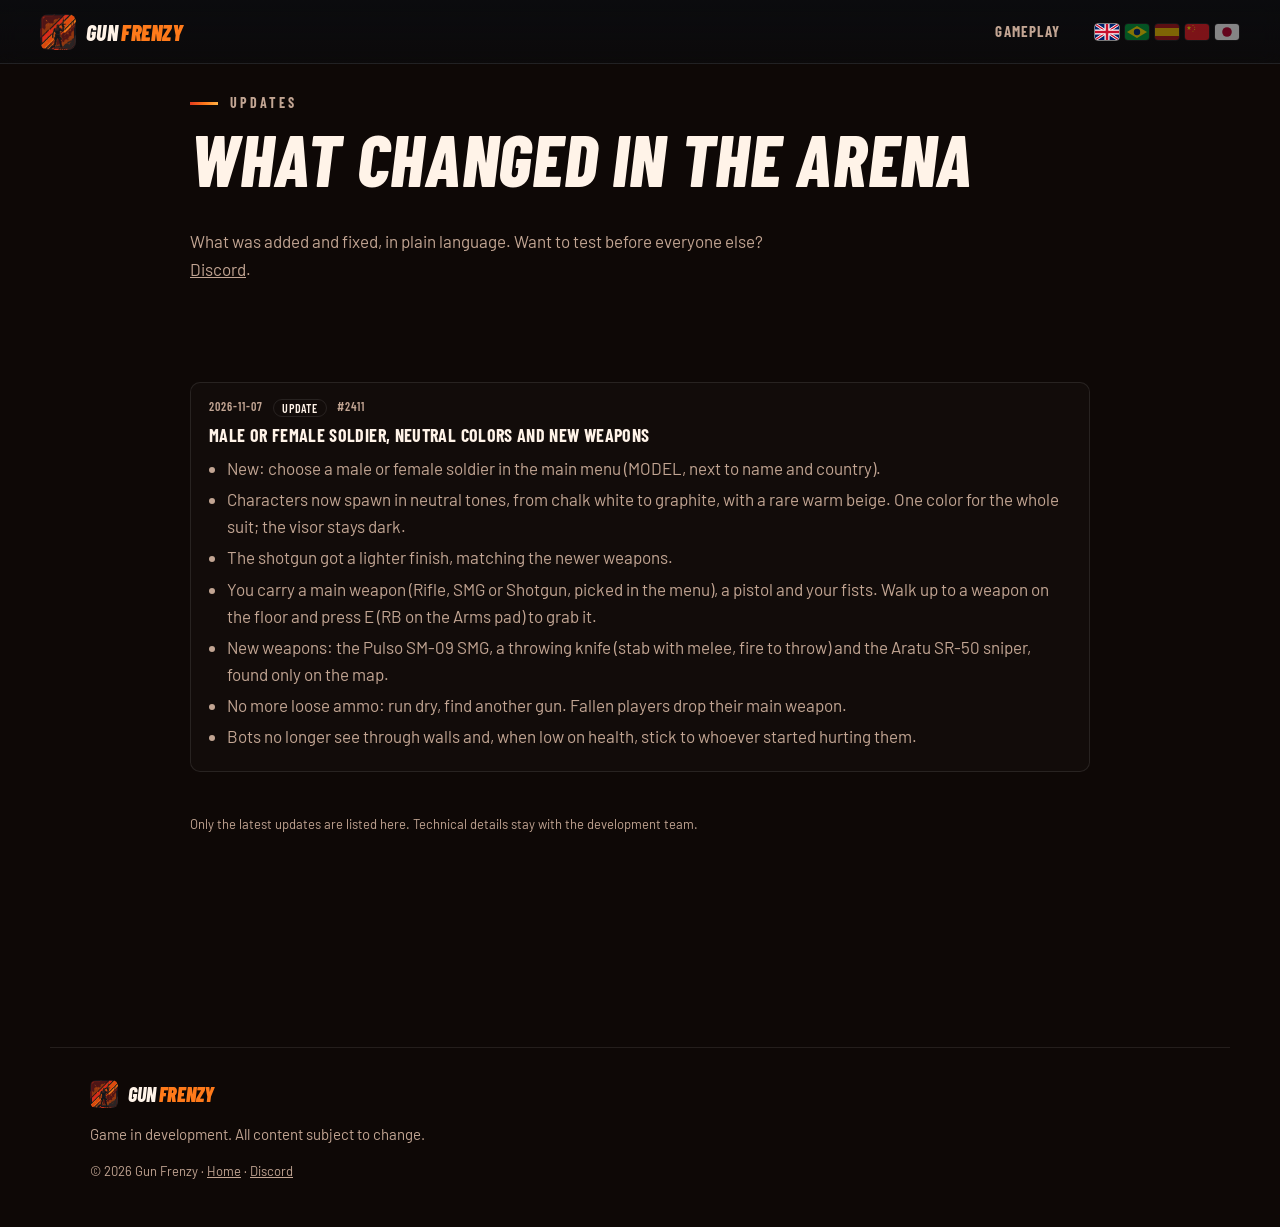
==== commit 6a755769: "Remove Updates tab from top nav Co-Authored-By: Claude Opus 5.5 <noreply@anthropic.com>" ====
--- a/updates.html
+++ b/updates.html
@@ -21,7 +21,6 @@
   </a>
   <nav class="nav-links" aria-label="Sections">
     <a href="index.html#gameplay" data-i18n="nav_gameplay">Gameplay</a>
-    <a href="updates.html" data-i18n="nav_updates">Updates</a>
   </nav>
   <div class="lang" role="group" aria-label="Language">
     <button type="button" class="lang-btn" data-lang="en" aria-pressed="true" title="English">
